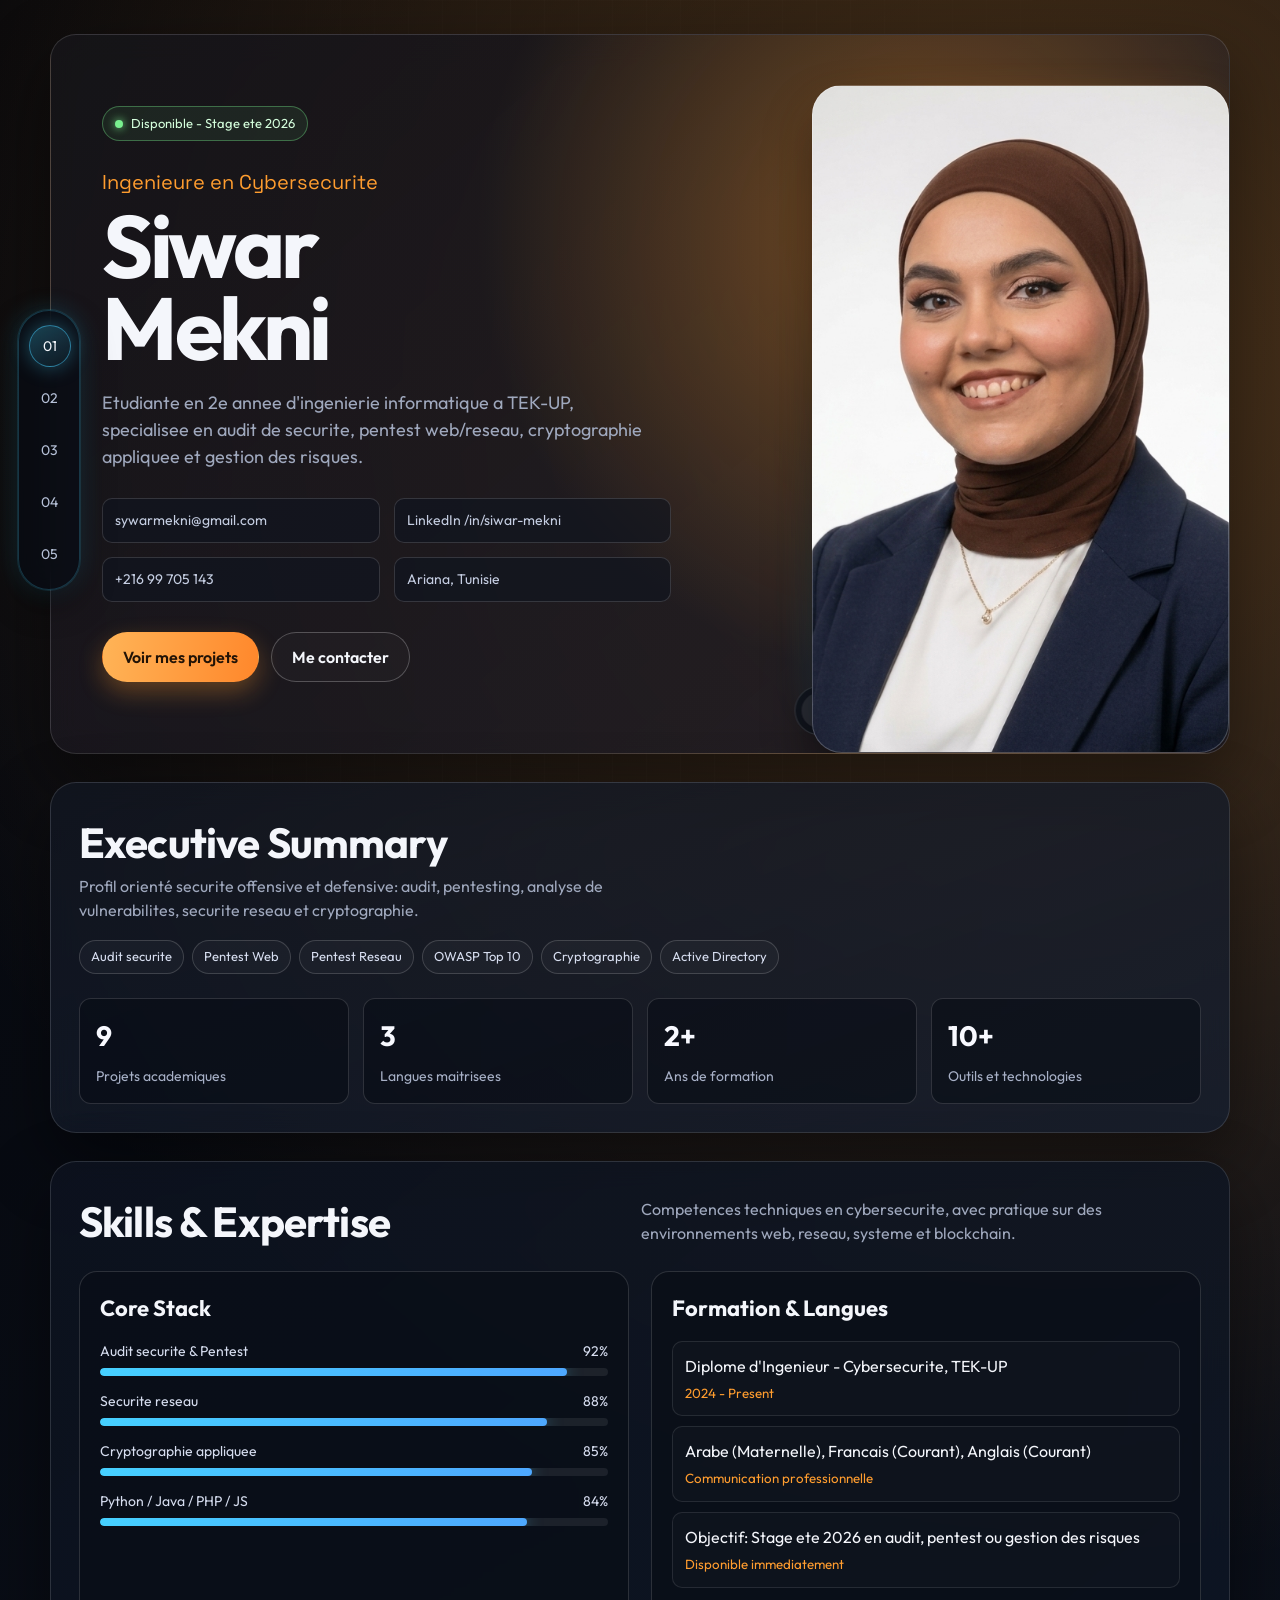
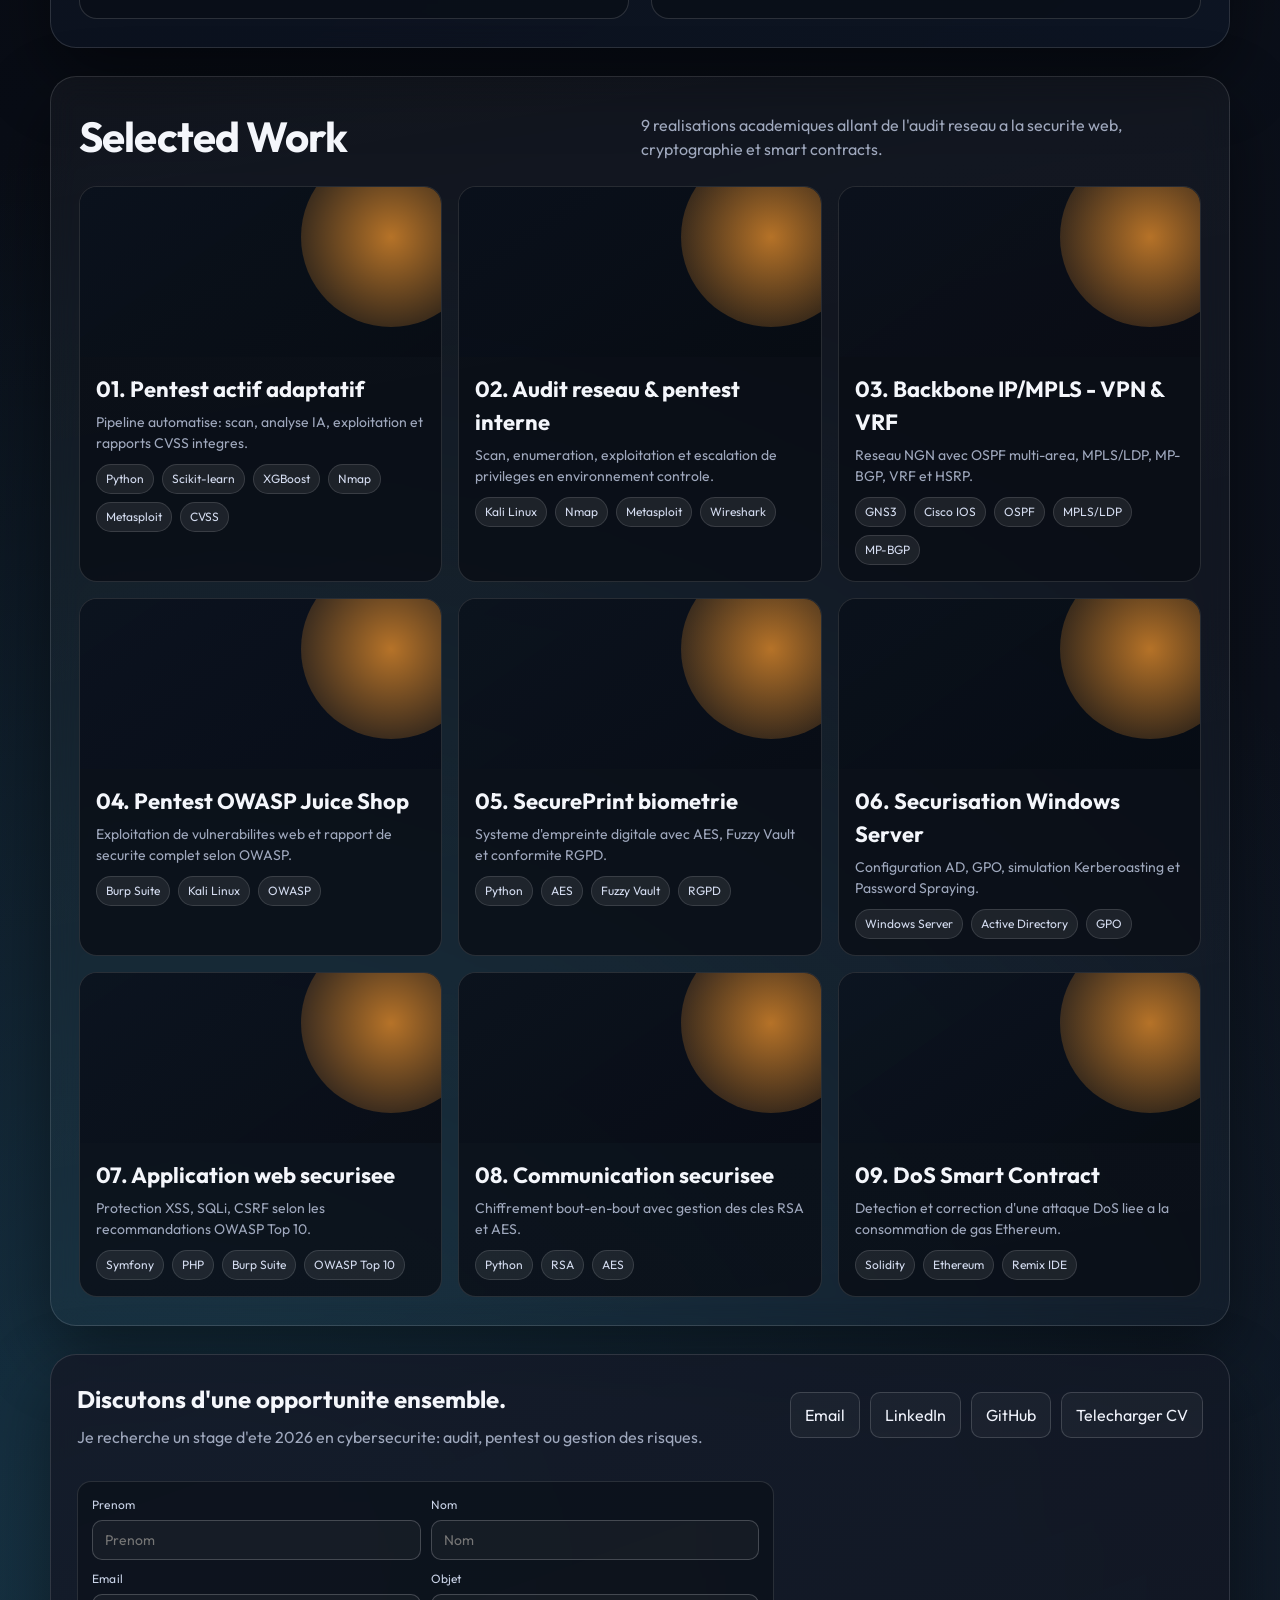
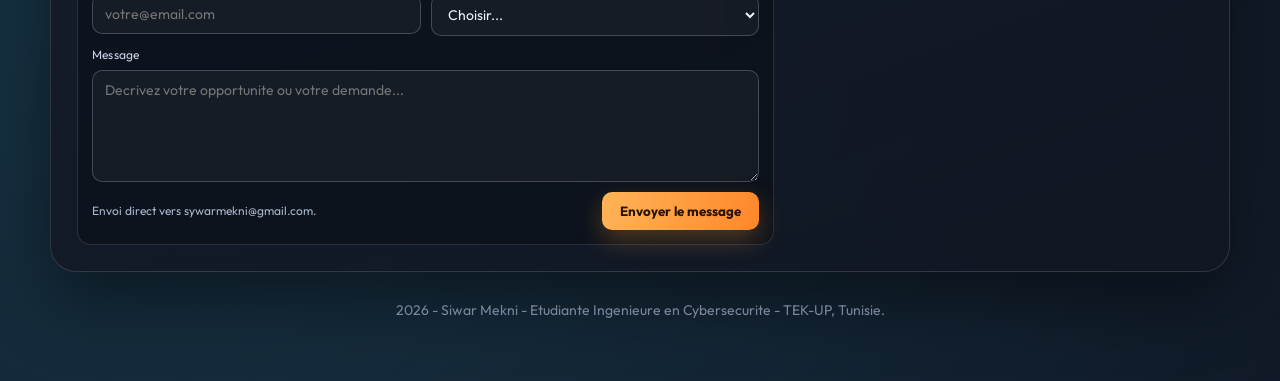
==== index.html @ 5f9e9f4c "Rename portfolio_modern_v1.html to index.html" ====
<!DOCTYPE html>
<html lang="fr">
<head>
  <meta charset="UTF-8">
  <meta name="viewport" content="width=device-width, initial-scale=1.0">
  <title>Portfolio Pro | Siwar</title>
  <link rel="preconnect" href="https://fonts.googleapis.com">
  <link rel="preconnect" href="https://fonts.gstatic.com" crossorigin>
  <link href="https://fonts.googleapis.com/css2?family=Outfit:wght@300;400;500;600;700;800&family=Space+Grotesk:wght@400;500;700&display=swap" rel="stylesheet">
  <style>
    :root {
      --bg-0: #06070b;
      --bg-1: #0d111b;
      --bg-2: #161c2b;
      --glass: rgba(18, 24, 37, 0.66);
      --glass-2: rgba(22, 30, 46, 0.82);
      --line: rgba(255, 255, 255, 0.13);
      --text: #f4f6fb;
      --muted: #9fa8bd;
      --accent: #ff9d2f;
      --accent-2: #46d0ff;
      --ok: #79f08f;
      --shadow: 0 28px 70px rgba(0, 0, 0, 0.45);
      --radius-xl: 26px;
      --radius-lg: 18px;
      --radius-md: 12px;
    }

    * {
      margin: 0;
      padding: 0;
      box-sizing: border-box;
    }

    html {
      scroll-behavior: smooth;
    }

    body {
      font-family: 'Outfit', sans-serif;
      background: radial-gradient(circle at 82% 10%, rgba(255, 157, 47, 0.28), transparent 36%),
        radial-gradient(circle at 12% 88%, rgba(70, 208, 255, 0.18), transparent 42%),
        linear-gradient(150deg, var(--bg-0) 0%, #090d16 40%, #0f1522 100%);
      color: var(--text);
      min-height: 100vh;
      line-height: 1.5;
      overflow-x: hidden;
      padding: 34px 24px 60px;
      position: relative;
    }

    body::before {
      content: "";
      position: fixed;
      inset: 0;
      pointer-events: none;
      z-index: 0;
      background-image: linear-gradient(rgba(255, 255, 255, 0.015) 1px, transparent 1px),
        linear-gradient(90deg, rgba(255, 255, 255, 0.015) 1px, transparent 1px);
      background-size: 34px 34px;
      mask-image: radial-gradient(circle at center, black 45%, transparent 95%);
    }

    .layout {
      max-width: 1180px;
      margin: 0 auto;
      position: relative;
      z-index: 1;
    }

    .dock {
      position: fixed;
      top: 50%;
      left: 18px;
      transform: translateY(-50%);
      width: 62px;
      padding: 14px 10px;
      border-radius: 999px;
      background: rgba(8, 12, 20, 0.72);
      border: 1px solid rgba(70, 208, 255, 0.22);
      box-shadow: 0 0 0 1px rgba(70, 208, 255, 0.12), 0 14px 34px rgba(0, 0, 0, 0.45), 0 0 26px rgba(70, 208, 255, 0.2);
      backdrop-filter: blur(14px);
      z-index: 5;
    }

    .dock ul {
      list-style: none;
      display: grid;
      gap: 10px;
    }

    .dock a {
      display: grid;
      place-items: center;
      width: 42px;
      height: 42px;
      border-radius: 50%;
      color: #b6c1d7;
      border: 1px solid transparent;
      text-decoration: none;
      font-size: 14px;
      letter-spacing: 0.02em;
      transition: 0.25s ease;
    }

    .dock a:hover,
    .dock a.active {
      background: linear-gradient(150deg, rgba(70, 208, 255, 0.28), rgba(70, 208, 255, 0.06));
      border-color: rgba(70, 208, 255, 0.5);
      color: var(--text);
      box-shadow: 0 0 20px rgba(70, 208, 255, 0.35);
    }

    .panel {
      background: linear-gradient(170deg, rgba(255, 255, 255, 0.04), rgba(255, 255, 255, 0.015));
      border: 1px solid var(--line);
      border-radius: var(--radius-xl);
      box-shadow: var(--shadow);
      backdrop-filter: blur(14px);
      overflow: hidden;
      margin-bottom: 28px;
      position: relative;
    }

    .hero {
      min-height: min(720px, 88vh);
      display: grid;
      grid-template-columns: 1.15fr 0.85fr;
      gap: 10px;
      background: radial-gradient(circle at 74% 28%, rgba(255, 157, 47, 0.42), rgba(255, 157, 47, 0.04) 44%),
        linear-gradient(140deg, rgba(10, 14, 24, 0.86), rgba(22, 24, 40, 0.75));
    }

    .hero-copy {
      padding: clamp(28px, 4vw, 56px);
      display: flex;
      flex-direction: column;
      justify-content: center;
      animation: rise 0.75s ease both;
    }

    .state {
      display: inline-flex;
      align-items: center;
      gap: 8px;
      width: fit-content;
      border: 1px solid rgba(121, 240, 143, 0.36);
      color: #d5ffdd;
      background: rgba(121, 240, 143, 0.08);
      border-radius: 999px;
      padding: 7px 12px;
      font-size: 13px;
      margin-bottom: 26px;
    }

    .dot {
      width: 8px;
      height: 8px;
      border-radius: 50%;
      background: var(--ok);
      box-shadow: 0 0 8px var(--ok);
    }

    .role {
      color: var(--accent);
      font-size: 20px;
      font-family: 'Space Grotesk', sans-serif;
      margin-bottom: 8px;
    }

    h1 {
      font-size: clamp(48px, 8vw, 88px);
      line-height: 0.93;
      letter-spacing: -0.04em;
      margin-bottom: 20px;
    }

    .intro {
      max-width: 540px;
      color: var(--muted);
      font-size: 18px;
      margin-bottom: 28px;
    }

    .meta {
      display: grid;
      grid-template-columns: repeat(2, minmax(180px, 1fr));
      gap: 14px;
      margin-bottom: 30px;
    }

    .meta-item {
      padding: 11px 12px;
      border-radius: 10px;
      border: 1px solid rgba(255, 255, 255, 0.14);
      background: rgba(16, 20, 32, 0.65);
      color: #c5cee2;
      font-size: 14px;
    }

    .hero-actions {
      display: flex;
      flex-wrap: wrap;
      gap: 12px;
    }

    .btn {
      appearance: none;
      border: 1px solid transparent;
      border-radius: 999px;
      padding: 12px 20px;
      color: var(--text);
      text-decoration: none;
      font-weight: 600;
      transition: transform 0.2s ease, box-shadow 0.2s ease, border-color 0.2s ease;
    }

    .btn:hover {
      transform: translateY(-2px);
    }

    .btn-primary {
      background: linear-gradient(100deg, #ffb457, #ff872b);
      color: #221306;
      box-shadow: 0 10px 24px rgba(255, 157, 47, 0.32);
    }

    .btn-secondary {
      border-color: rgba(255, 255, 255, 0.24);
      background: rgba(255, 255, 255, 0.02);
    }

    .hero-visual {
      position: relative;
      isolation: isolate;
      min-height: 430px;
    }

    .hero-visual::before {
      content: "";
      position: absolute;
      inset: 8% 0 4% 14%;
      border-radius: 38px;
      background: radial-gradient(circle at 65% 18%, rgba(255, 166, 73, 0.3), rgba(255, 139, 51, 0.05) 44%, transparent 74%),
        radial-gradient(circle at 25% 88%, rgba(70, 208, 255, 0.14), rgba(70, 208, 255, 0.02) 38%, transparent 66%);
      filter: blur(14px);
      z-index: -1;
      animation: pulse 5.5s ease-in-out infinite;
    }

    .hero-figure {
      position: absolute;
      inset: 7% 0 0 16%;
      border-radius: 30px;
      background: url('image.png') center 16% / cover no-repeat;
      border: 1px solid rgba(255, 255, 255, 0.22);
      display: grid;
      place-items: center;
      overflow: hidden;
      z-index: 1;
      box-shadow: 0 26px 48px rgba(0, 0, 0, 0.45);
    }

    .hero-figure::before {
      content: none;
    }

    .hero-figure::after {
      content: none;
    }

    .quick-nav {
      position: absolute;
      left: 50%;
      transform: translateX(-50%);
      bottom: 18px;
      background: rgba(13, 18, 29, 0.72);
      border: 1px solid rgba(255, 255, 255, 0.16);
      backdrop-filter: blur(10px);
      border-radius: 999px;
      padding: 6px;
      display: flex;
      gap: 4px;
    }

    .quick-nav a {
      color: #bfc8d9;
      text-decoration: none;
      padding: 8px 13px;
      border-radius: 999px;
      font-size: 13px;
      transition: 0.2s ease;
    }

    .quick-nav a:hover,
    .quick-nav a.active {
      background: rgba(255, 255, 255, 0.1);
      color: #fff;
    }

    .summary {
      padding: 28px;
      background: linear-gradient(160deg, var(--glass), var(--glass-2));
    }

    .section-head {
      display: flex;
      justify-content: space-between;
      align-items: center;
      margin-bottom: 18px;
      gap: 20px;
    }

    .section-head h2 {
      font-size: clamp(28px, 4.2vw, 42px);
      letter-spacing: -0.02em;
    }

    .section-head p {
      color: var(--muted);
      max-width: 560px;
    }

    .chips {
      display: flex;
      flex-wrap: wrap;
      gap: 8px;
      margin-bottom: 24px;
    }

    .chip {
      border-radius: 999px;
      border: 1px solid rgba(255, 255, 255, 0.16);
      background: rgba(255, 255, 255, 0.03);
      color: #d7def0;
      padding: 6px 11px;
      font-size: 13px;
    }

    .stats {
      display: grid;
      grid-template-columns: repeat(4, minmax(130px, 1fr));
      gap: 14px;
    }

    .stat {
      border-radius: var(--radius-md);
      border: 1px solid rgba(255, 255, 255, 0.14);
      padding: 16px;
      background: rgba(6, 10, 17, 0.48);
    }

    .stat strong {
      display: block;
      font-size: 28px;
      margin-bottom: 6px;
      color: #f8f9ff;
    }

    .stat span {
      color: #a7b0c6;
      font-size: 14px;
    }

    .skills {
      padding: 28px;
      background: linear-gradient(140deg, rgba(13, 19, 32, 0.82), rgba(14, 23, 38, 0.74));
    }

    .skills-grid {
      display: grid;
      grid-template-columns: 1fr 1fr;
      gap: 22px;
    }

    .skills-list,
    .edu-list {
      border-radius: var(--radius-lg);
      border: 1px solid rgba(255, 255, 255, 0.14);
      background: rgba(9, 14, 23, 0.68);
      padding: 20px;
    }

    .skills-list h3,
    .edu-list h3 {
      font-size: 22px;
      margin-bottom: 16px;
    }

    .skill {
      margin-bottom: 15px;
    }

    .skill-row {
      display: flex;
      justify-content: space-between;
      color: #d6ddef;
      font-size: 14px;
      margin-bottom: 6px;
    }

    .bar {
      height: 8px;
      border-radius: 999px;
      background: rgba(255, 255, 255, 0.08);
      overflow: hidden;
    }

    .bar > i {
      display: block;
      height: 100%;
      border-radius: inherit;
      background: linear-gradient(90deg, var(--accent-2), #4ea8ff);
      box-shadow: 0 0 16px rgba(70, 208, 255, 0.52);
      transform-origin: left;
      animation: grow 1.2s ease;
    }

    .edu-item {
      padding: 12px;
      border: 1px solid rgba(255, 255, 255, 0.1);
      border-radius: 10px;
      margin-bottom: 10px;
      background: rgba(255, 255, 255, 0.02);
    }

    .edu-item small {
      color: var(--accent);
      display: block;
      margin-top: 6px;
    }

    .projects {
      padding: 28px;
    }

    .project-grid {
      display: grid;
      grid-template-columns: repeat(3, minmax(220px, 1fr));
      gap: 16px;
    }

    .project {
      border-radius: var(--radius-lg);
      border: 1px solid rgba(255, 255, 255, 0.12);
      overflow: hidden;
      background: rgba(9, 13, 21, 0.78);
      transition: 0.22s ease;
    }

    .project:hover {
      transform: translateY(-5px);
      border-color: rgba(255, 157, 47, 0.58);
      box-shadow: 0 20px 36px rgba(0, 0, 0, 0.38);
    }

    .project-media {
      height: 170px;
      background: linear-gradient(145deg, #171e2f, #0e131f);
      position: relative;
      overflow: hidden;
    }

    .project-media.p1 {
      background: linear-gradient(145deg, rgba(11, 18, 30, 0.85), rgba(8, 13, 21, 0.88)),
        url('https://images.unsplash.com/photo-1518770660439-4636190af475?auto=format&fit=crop&w=1200&q=80') center / cover;
    }

    .project-media.p2 {
      background: linear-gradient(145deg, rgba(10, 17, 29, 0.84), rgba(7, 12, 19, 0.88)),
        url('https://images.unsplash.com/photo-1510511459019-5dda7724fd87?auto=format&fit=crop&w=1200&q=80') center / cover;
    }

    .project-media.p3 {
      background: linear-gradient(145deg, rgba(12, 18, 30, 0.84), rgba(9, 12, 20, 0.9)),
        url('https://images.unsplash.com/photo-1526374965328-7f61d4dc18c5?auto=format&fit=crop&w=1200&q=80') center / cover;
    }

    .project-media.p4 {
      background: linear-gradient(145deg, rgba(12, 20, 32, 0.86), rgba(8, 14, 24, 0.9)),
        url('https://images.unsplash.com/photo-1563206767-5b18f218e8de?auto=format&fit=crop&w=1200&q=80') center / cover;
    }

    .project-media.p5 {
      background: linear-gradient(145deg, rgba(12, 20, 31, 0.82), rgba(8, 13, 22, 0.92)),
        url('https://images.unsplash.com/photo-1614064548237-096f735f344f?auto=format&fit=crop&w=1200&q=80') center / cover;
    }

    .project-media.p6 {
      background: linear-gradient(145deg, rgba(11, 18, 28, 0.84), rgba(6, 12, 20, 0.9)),
        url('https://images.unsplash.com/photo-1558494949-ef010cbdcc31?auto=format&fit=crop&w=1200&q=80') center / cover;
    }

    .project-media.p7 {
      background: linear-gradient(145deg, rgba(12, 20, 33, 0.86), rgba(9, 14, 22, 0.92)),
        url('https://images.unsplash.com/photo-1498050108023-c5249f4df085?auto=format&fit=crop&w=1200&q=80') center / cover;
    }

    .project-media.p8 {
      background: linear-gradient(145deg, rgba(12, 19, 30, 0.86), rgba(8, 12, 21, 0.91)),
        url('https://images.unsplash.com/photo-1555949963-aa79dcee981c?auto=format&fit=crop&w=1200&q=80') center / cover;
    }

    .project-media.p9 {
      background: linear-gradient(145deg, rgba(13, 21, 34, 0.84), rgba(7, 13, 20, 0.92)),
        url('https://images.unsplash.com/photo-1639322537228-f710d846310a?auto=format&fit=crop&w=1200&q=80') center / cover;
    }

    .project-media::before {
      content: "";
      position: absolute;
      width: 180px;
      height: 180px;
      border-radius: 50%;
      background: radial-gradient(circle, rgba(255, 157, 47, 0.7), rgba(255, 157, 47, 0));
      top: -40px;
      right: -40px;
    }

    .project-body {
      padding: 16px;
    }

    .project-body h3 {
      margin-bottom: 6px;
      font-size: 22px;
    }

    .project-body p {
      color: var(--muted);
      margin-bottom: 10px;
      font-size: 14px;
    }

    .tags {
      display: flex;
      flex-wrap: wrap;
      gap: 8px;
    }

    .tags span {
      padding: 5px 9px;
      border-radius: 999px;
      background: rgba(255, 255, 255, 0.08);
      border: 1px solid rgba(255, 255, 255, 0.12);
      font-size: 12px;
      color: #d4dcf0;
    }

    .contact {
      padding: 26px;
      background: linear-gradient(160deg, rgba(20, 26, 40, 0.9), rgba(17, 22, 34, 0.85));
      display: grid;
      grid-template-columns: 1fr auto;
      gap: 16px;
      align-items: center;
    }

    .contact p {
      color: var(--muted);
      font-size: 16px;
      margin-top: 8px;
    }

    .contact-links {
      display: flex;
      gap: 10px;
      flex-wrap: wrap;
      justify-content: flex-end;
    }

    .contact-links a {
      text-decoration: none;
      border-radius: 10px;
      padding: 10px 14px;
      color: #f0f3fc;
      border: 1px solid rgba(255, 255, 255, 0.16);
      background: rgba(255, 255, 255, 0.04);
      transition: 0.2s ease;
    }

    .contact-links a:hover {
      border-color: rgba(255, 157, 47, 0.6);
      color: #ffd8a9;
    }

    .contact-form {
      margin-top: 16px;
      border: 1px solid rgba(255, 255, 255, 0.12);
      border-radius: 14px;
      background: rgba(10, 15, 24, 0.62);
      padding: 14px;
      display: grid;
      grid-template-columns: repeat(2, minmax(160px, 1fr));
      gap: 10px;
    }

    .field {
      display: flex;
      flex-direction: column;
      gap: 6px;
    }

    .field label {
      font-size: 12px;
      color: #c9d3e7;
      letter-spacing: 0.02em;
    }

    .field input,
    .field textarea,
    .field select {
      background: rgba(255, 255, 255, 0.04);
      border: 1px solid rgba(255, 255, 255, 0.2);
      border-radius: 10px;
      color: #eef2fc;
      padding: 10px 12px;
      font-family: 'Outfit', sans-serif;
      font-size: 14px;
      outline: none;
    }

    .field input:focus,
    .field textarea:focus,
    .field select:focus {
      border-color: rgba(255, 157, 47, 0.7);
      box-shadow: 0 0 0 2px rgba(255, 157, 47, 0.16);
    }

    .field textarea {
      resize: vertical;
      min-height: 112px;
    }

    .field.full {
      grid-column: 1 / -1;
    }

    .form-submit {
      grid-column: 1 / -1;
      display: flex;
      align-items: center;
      justify-content: space-between;
      gap: 10px;
      flex-wrap: wrap;
    }

    .form-note {
      color: #a8b5cf;
      font-size: 12px;
    }

    .send-btn {
      border: 0;
      border-radius: 10px;
      padding: 11px 18px;
      font-family: 'Outfit', sans-serif;
      font-weight: 700;
      cursor: pointer;
      color: #251303;
      background: linear-gradient(100deg, #ffb457, #ff872b);
      box-shadow: 0 10px 24px rgba(255, 157, 47, 0.28);
    }

    .send-btn:hover {
      transform: translateY(-1px);
    }

    footer {
      text-align: center;
      color: #93a0bc;
      font-size: 14px;
      margin-top: 14px;
    }

    .reveal {
      opacity: 0;
      transform: translateY(18px);
      transition: opacity 0.6s ease, transform 0.6s ease;
    }

    .reveal.on {
      opacity: 1;
      transform: translateY(0);
    }

    @keyframes rise {
      from {
        opacity: 0;
        transform: translateY(12px);
      }
      to {
        opacity: 1;
        transform: translateY(0);
      }
    }

    @keyframes pulse {
      0%,
      100% {
        transform: scale(1);
      }
      50% {
        transform: scale(1.03);
      }
    }

    @keyframes grow {
      from {
        transform: scaleX(0.2);
      }
      to {
        transform: scaleX(1);
      }
    }

    @media (max-width: 1024px) {
      body {
        padding-left: 14px;
        padding-right: 14px;
      }

      .dock {
        display: none;
      }

      .hero {
        grid-template-columns: 1fr;
      }

      .hero-visual {
        min-height: 290px;
      }

      .hero-figure {
        inset: 8% 10% 12% 10%;
      }

      .stats {
        grid-template-columns: repeat(2, minmax(130px, 1fr));
      }

      .skills-grid {
        grid-template-columns: 1fr;
      }

      .project-grid {
        grid-template-columns: repeat(2, minmax(220px, 1fr));
      }
    }

    @media (max-width: 640px) {
      h1 {
        font-size: clamp(40px, 17vw, 64px);
      }

      .meta {
        grid-template-columns: 1fr;
      }

      .quick-nav {
        width: calc(100% - 24px);
        justify-content: space-between;
      }

      .quick-nav a {
        padding: 8px 9px;
        font-size: 12px;
      }

      .contact {
        grid-template-columns: 1fr;
      }

      .contact-links {
        justify-content: flex-start;
      }

      .contact-form {
        grid-template-columns: 1fr;
      }

      .project-grid {
        grid-template-columns: 1fr;
      }
    }
  </style>
</head>
<body>
  <aside class="dock" aria-label="Navigation rapide">
    <ul>
      <li><a href="#home" class="active">01</a></li>
      <li><a href="#summary">02</a></li>
      <li><a href="#skills">03</a></li>
      <li><a href="#projects">04</a></li>
      <li><a href="#contact">05</a></li>
    </ul>
  </aside>

  <main class="layout">
    <section class="panel hero" id="home">
      <div class="hero-copy">
        <span class="state"><i class="dot"></i>Disponible - Stage ete 2026</span>
        <p class="role">Ingenieure en Cybersecurite</p>
        <h1>Siwar<br>Mekni</h1>
        <p class="intro">Etudiante en 2e annee d'ingenierie informatique a TEK-UP, specialisee en audit de securite, pentest web/reseau, cryptographie appliquee et gestion des risques.</p>
        <div class="meta">
          <div class="meta-item">sywarmekni@gmail.com</div>
          <div class="meta-item">LinkedIn /in/siwar-mekni</div>
          <div class="meta-item">+216 99 705 143</div>
          <div class="meta-item">Ariana, Tunisie</div>
        </div>
        <div class="hero-actions">
          <a class="btn btn-primary" href="#projects">Voir mes projets</a>
          <a class="btn btn-secondary" href="#contact">Me contacter</a>
        </div>
      </div>
      <div class="hero-visual">
        <div class="hero-figure"></div>
        <nav class="quick-nav" aria-label="Sections">
          <a href="#home" class="active">Accueil</a>
          <a href="#summary">Summary</a>
          <a href="#skills">Skills</a>
          <a href="#projects">Projets</a>
          <a href="#contact">Contact</a>
        </nav>
      </div>
    </section>

    <section class="panel summary reveal" id="summary">
      <header class="section-head">
        <div>
          <h2>Executive Summary</h2>
          <p>Profil orienté securite offensive et defensive: audit, pentesting, analyse de vulnerabilites, securite reseau et cryptographie.</p>
        </div>
      </header>
      <div class="chips">
        <span class="chip">Audit securite</span>
        <span class="chip">Pentest Web</span>
        <span class="chip">Pentest Reseau</span>
        <span class="chip">OWASP Top 10</span>
        <span class="chip">Cryptographie</span>
        <span class="chip">Active Directory</span>
      </div>
      <div class="stats">
        <article class="stat">
          <strong>9</strong>
          <span>Projets academiques</span>
        </article>
        <article class="stat">
          <strong>3</strong>
          <span>Langues maitrisees</span>
        </article>
        <article class="stat">
          <strong>2+</strong>
          <span>Ans de formation</span>
        </article>
        <article class="stat">
          <strong>10+</strong>
          <span>Outils et technologies</span>
        </article>
      </div>
    </section>

    <section class="panel skills reveal" id="skills">
      <header class="section-head">
        <h2>Skills & Expertise</h2>
        <p>Competences techniques en cybersecurite, avec pratique sur des environnements web, reseau, systeme et blockchain.</p>
      </header>
      <div class="skills-grid">
        <article class="skills-list">
          <h3>Core Stack</h3>
          <div class="skill">
            <div class="skill-row"><span>Audit securite & Pentest</span><span>92%</span></div>
            <div class="bar"><i style="width:92%"></i></div>
          </div>
          <div class="skill">
            <div class="skill-row"><span>Securite reseau</span><span>88%</span></div>
            <div class="bar"><i style="width:88%"></i></div>
          </div>
          <div class="skill">
            <div class="skill-row"><span>Cryptographie appliquee</span><span>85%</span></div>
            <div class="bar"><i style="width:85%"></i></div>
          </div>
          <div class="skill">
            <div class="skill-row"><span>Python / Java / PHP / JS</span><span>84%</span></div>
            <div class="bar"><i style="width:84%"></i></div>
          </div>
        </article>

        <article class="edu-list">
          <h3>Formation & Langues</h3>
          <div class="edu-item">
            Diplome d'Ingenieur - Cybersecurite, TEK-UP
            <small>2024 - Present</small>
          </div>
          <div class="edu-item">
            Arabe (Maternelle), Francais (Courant), Anglais (Courant)
            <small>Communication professionnelle</small>
          </div>
          <div class="edu-item">
            Objectif: Stage ete 2026 en audit, pentest ou gestion des risques
            <small>Disponible immediatement</small>
          </div>
        </article>
      </div>
    </section>

    <section class="panel projects reveal" id="projects">
      <header class="section-head">
        <h2>Selected Work</h2>
        <p>9 realisations academiques allant de l'audit reseau a la securite web, cryptographie et smart contracts.</p>
      </header>
      <div class="project-grid">
        <article class="project">
          <div class="project-media p1"></div>
          <div class="project-body">
            <h3>01. Pentest actif adaptatif</h3>
            <p>Pipeline automatise: scan, analyse IA, exploitation et rapports CVSS integres.</p>
            <div class="tags"><span>Python</span><span>Scikit-learn</span><span>XGBoost</span><span>Nmap</span><span>Metasploit</span><span>CVSS</span></div>
          </div>
        </article>
        <article class="project">
          <div class="project-media p2"></div>
          <div class="project-body">
            <h3>02. Audit reseau & pentest interne</h3>
            <p>Scan, enumeration, exploitation et escalation de privileges en environnement controle.</p>
            <div class="tags"><span>Kali Linux</span><span>Nmap</span><span>Metasploit</span><span>Wireshark</span></div>
          </div>
        </article>
        <article class="project">
          <div class="project-media p3"></div>
          <div class="project-body">
            <h3>03. Backbone IP/MPLS - VPN & VRF</h3>
            <p>Reseau NGN avec OSPF multi-area, MPLS/LDP, MP-BGP, VRF et HSRP.</p>
            <div class="tags"><span>GNS3</span><span>Cisco IOS</span><span>OSPF</span><span>MPLS/LDP</span><span>MP-BGP</span></div>
          </div>
        </article>
        <article class="project">
          <div class="project-media p4"></div>
          <div class="project-body">
            <h3>04. Pentest OWASP Juice Shop</h3>
            <p>Exploitation de vulnerabilites web et rapport de securite complet selon OWASP.</p>
            <div class="tags"><span>Burp Suite</span><span>Kali Linux</span><span>OWASP</span></div>
          </div>
        </article>
        <article class="project">
          <div class="project-media p5"></div>
          <div class="project-body">
            <h3>05. SecurePrint biometrie</h3>
            <p>Systeme d'empreinte digitale avec AES, Fuzzy Vault et conformite RGPD.</p>
            <div class="tags"><span>Python</span><span>AES</span><span>Fuzzy Vault</span><span>RGPD</span></div>
          </div>
        </article>
        <article class="project">
          <div class="project-media p6"></div>
          <div class="project-body">
            <h3>06. Securisation Windows Server</h3>
            <p>Configuration AD, GPO, simulation Kerberoasting et Password Spraying.</p>
            <div class="tags"><span>Windows Server</span><span>Active Directory</span><span>GPO</span></div>
          </div>
        </article>
        <article class="project">
          <div class="project-media p7"></div>
          <div class="project-body">
            <h3>07. Application web securisee</h3>
            <p>Protection XSS, SQLi, CSRF selon les recommandations OWASP Top 10.</p>
            <div class="tags"><span>Symfony</span><span>PHP</span><span>Burp Suite</span><span>OWASP Top 10</span></div>
          </div>
        </article>
        <article class="project">
          <div class="project-media p8"></div>
          <div class="project-body">
            <h3>08. Communication securisee</h3>
            <p>Chiffrement bout-en-bout avec gestion des cles RSA et AES.</p>
            <div class="tags"><span>Python</span><span>RSA</span><span>AES</span></div>
          </div>
        </article>
        <article class="project">
          <div class="project-media p9"></div>
          <div class="project-body">
            <h3>09. DoS Smart Contract</h3>
            <p>Detection et correction d'une attaque DoS liee a la consommation de gas Ethereum.</p>
            <div class="tags"><span>Solidity</span><span>Ethereum</span><span>Remix IDE</span></div>
          </div>
        </article>
      </div>
    </section>

    <section class="panel contact reveal" id="contact">
      <div>
        <h2>Discutons d'une opportunite ensemble.</h2>
        <p>Je recherche un stage d'ete 2026 en cybersecurite: audit, pentest ou gestion des risques.</p>
      </div>
      <div class="contact-links">
        <a href="mailto:sywarmekni@gmail.com">Email</a>
        <a href="https://linkedin.com/in/siwar-mekni" target="_blank" rel="noopener">LinkedIn</a>
        <a href="https://github.com/meknisiwar" target="_blank" rel="noopener">GitHub</a>
        <a href="Cv.pdf" download="Cv.pdf">Telecharger CV</a>
      </div>
      <form class="contact-form" action="https://formsubmit.co/sywarmekni@gmail.com" method="POST">
        <input type="hidden" name="_subject" value="Nouveau message portfolio - Siwar Mekni">
        <input type="hidden" name="_captcha" value="false">
        <input type="hidden" name="_template" value="table">
        <div class="field">
          <label for="firstName">Prenom</label>
          <input id="firstName" name="Prenom" type="text" placeholder="Prenom" required>
        </div>
        <div class="field">
          <label for="lastName">Nom</label>
          <input id="lastName" name="Nom" type="text" placeholder="Nom" required>
        </div>
        <div class="field">
          <label for="email">Email</label>
          <input id="email" name="Email" type="email" placeholder="votre@email.com" required>
        </div>
        <div class="field">
          <label for="subject">Objet</label>
          <select id="subject" name="Objet" required>
            <option value="">Choisir...</option>
            <option>Proposition de stage</option>
            <option>Collaboration</option>
            <option>Information</option>
            <option>Autre</option>
          </select>
        </div>
        <div class="field full">
          <label for="message">Message</label>
          <textarea id="message" name="Message" placeholder="Decrivez votre opportunite ou votre demande..." required></textarea>
        </div>
        <div class="form-submit">
          <span class="form-note">Envoi direct vers sywarmekni@gmail.com.</span>
          <button class="send-btn" type="submit">Envoyer le message</button>
        </div>
      </form>
    </section>

    <footer>
      <p>2026 - Siwar Mekni - Etudiante Ingenieure en Cybersecurite - TEK-UP, Tunisie.</p>
    </footer>
  </main>

  <script>
    const links = [...document.querySelectorAll('.dock a, .quick-nav a')];
    const sections = [...document.querySelectorAll('main section[id]')];
    const revealItems = [...document.querySelectorAll('.reveal')];

    const setActive = () => {
      const middle = window.scrollY + window.innerHeight * 0.35;
      const current = sections.findLast((section) => middle >= section.offsetTop) || sections[0];
      links.forEach((link) => {
        const isCurrent = link.getAttribute('href') === '#' + current.id;
        link.classList.toggle('active', isCurrent);
      });
    };

    const observer = new IntersectionObserver((entries) => {
      entries.forEach((entry) => {
        if (entry.isIntersecting) {
          entry.target.classList.add('on');
        }
      });
    }, { threshold: 0.15 });

    revealItems.forEach((item) => observer.observe(item));
    window.addEventListener('scroll', setActive, { passive: true });
    setActive();
  </script>
</body>
</html>
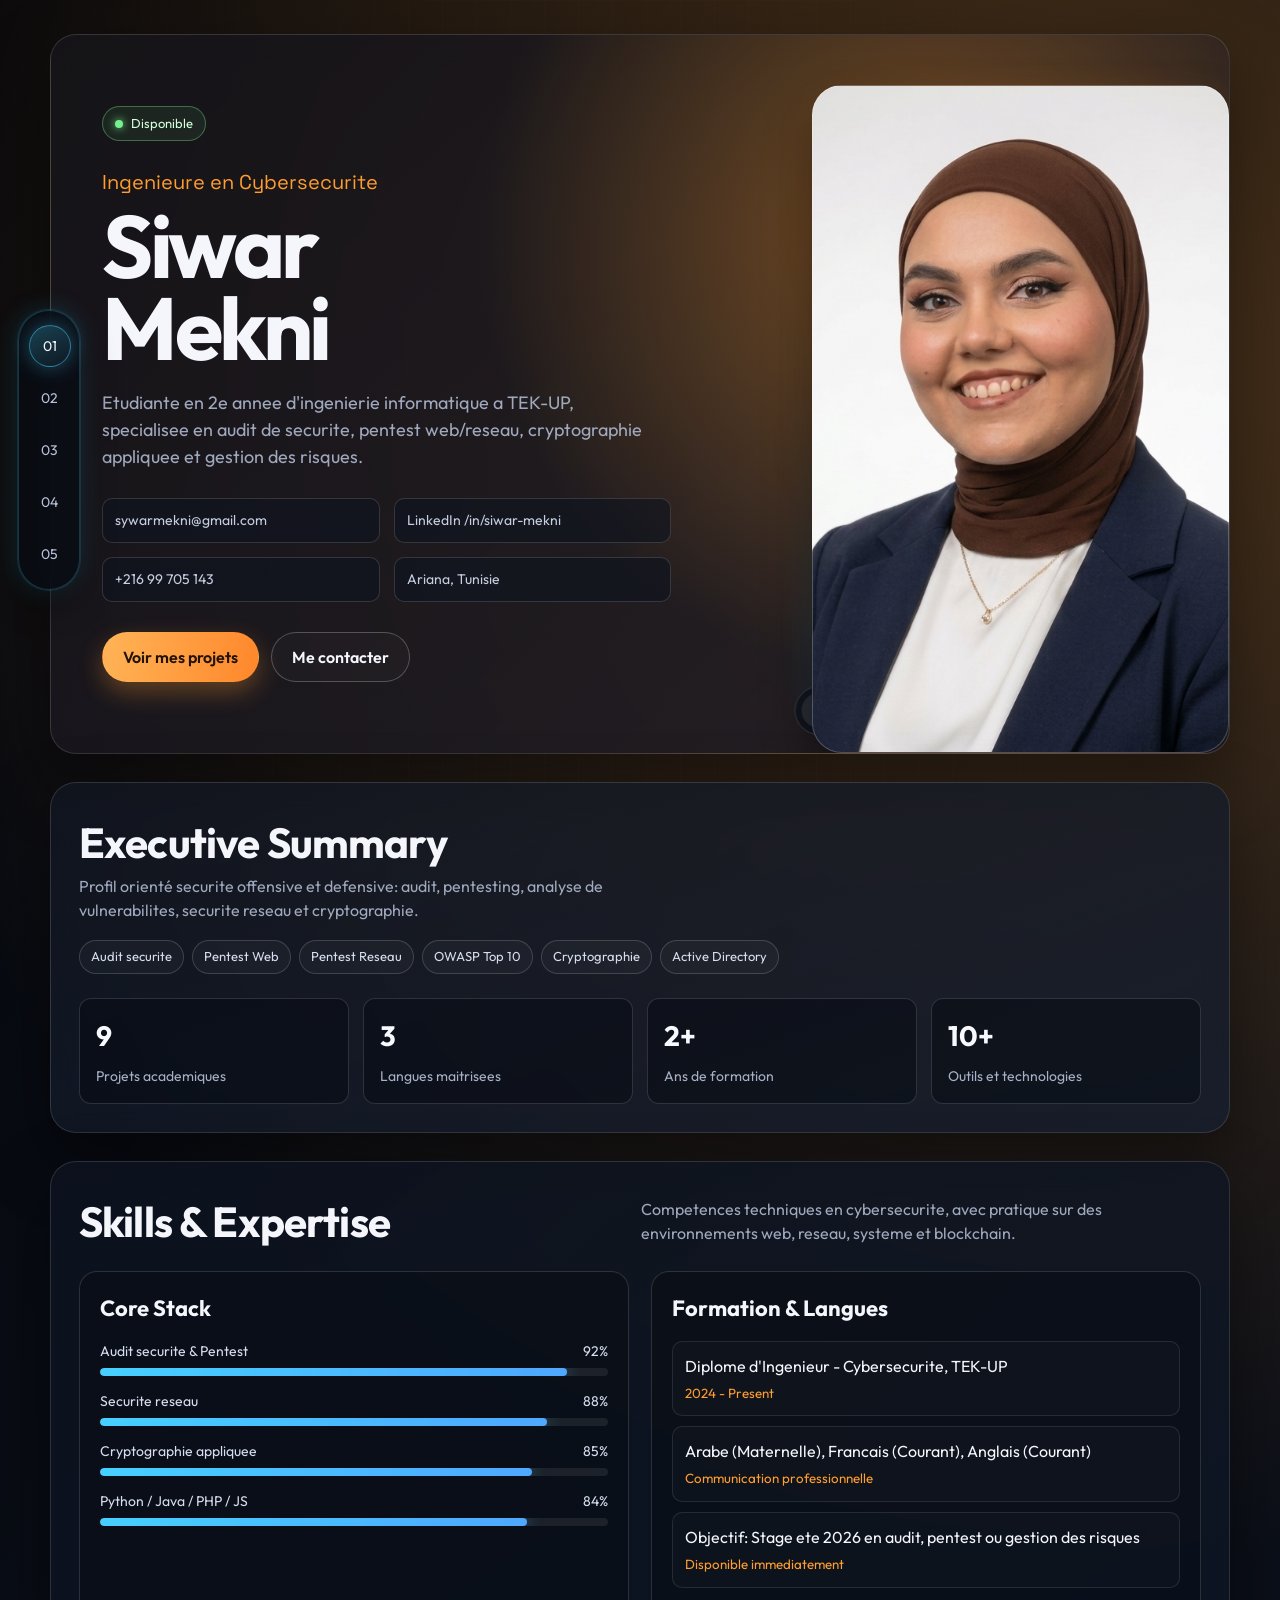
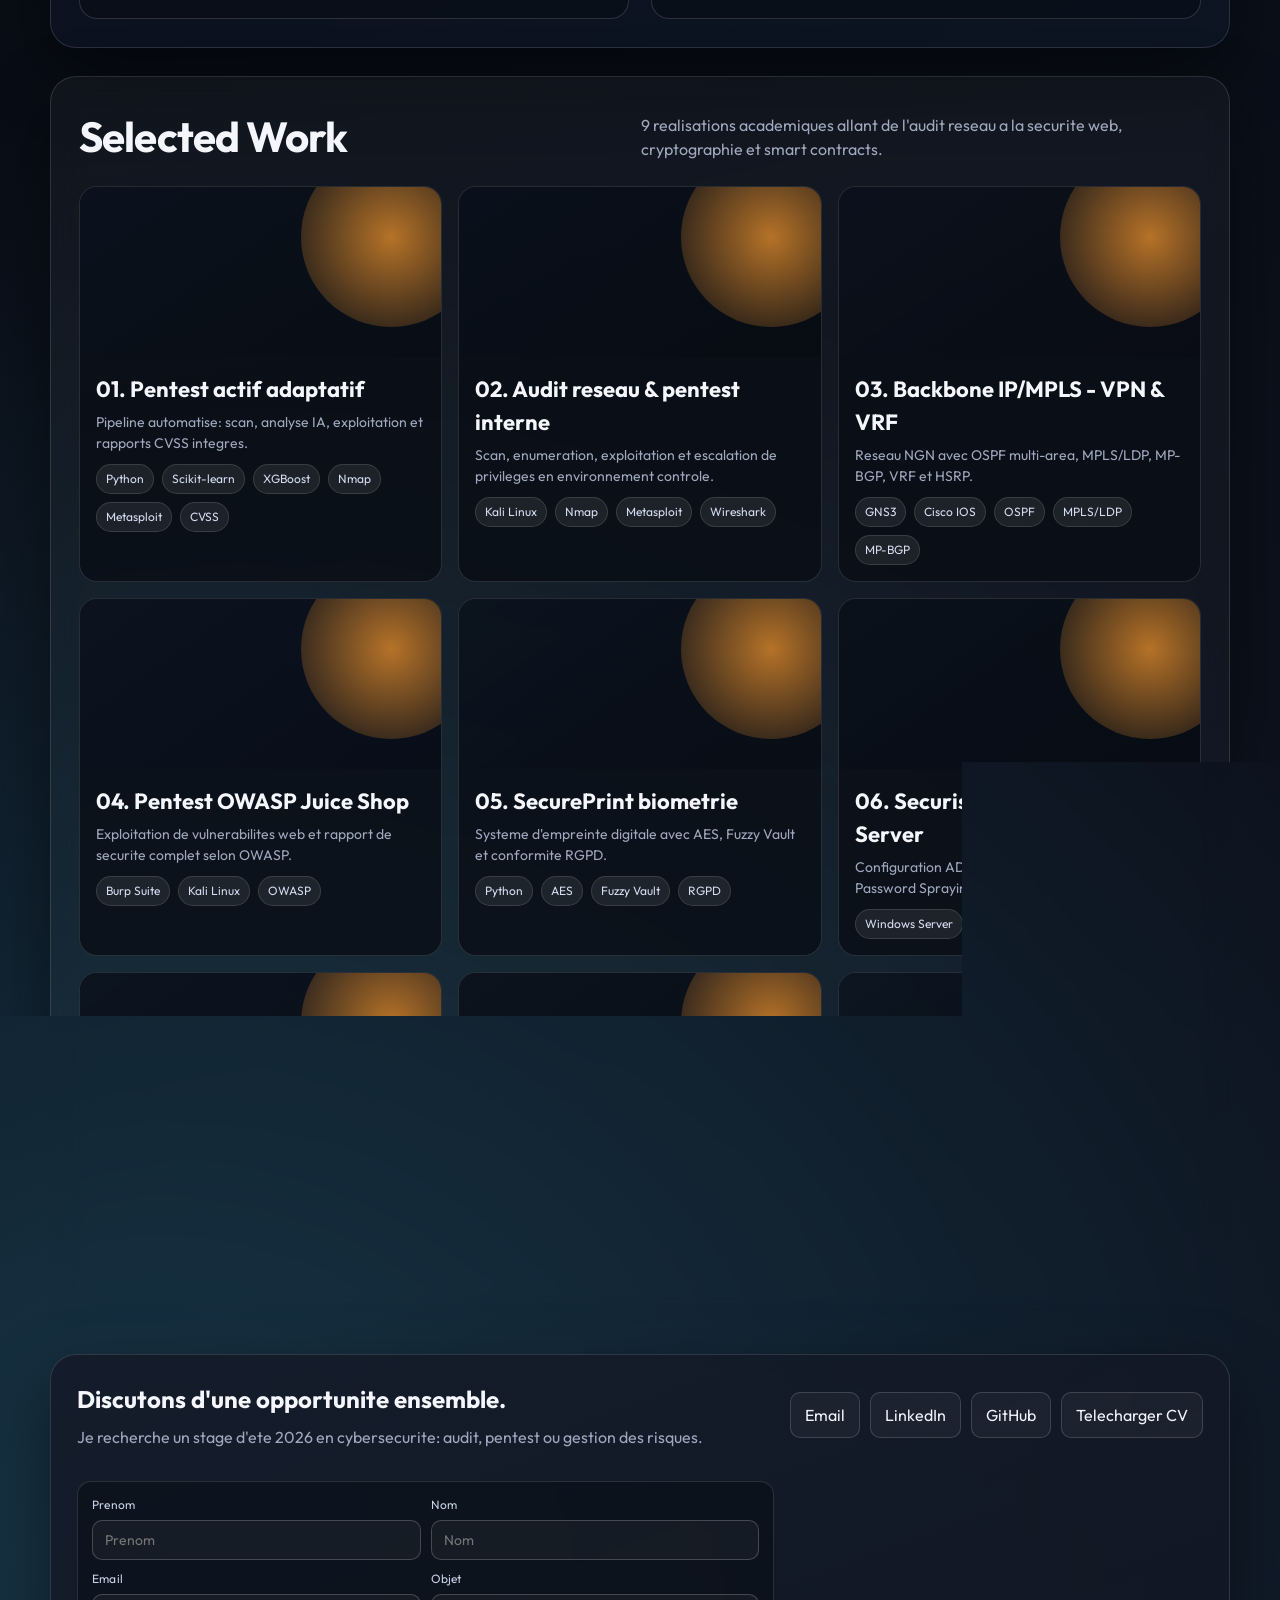
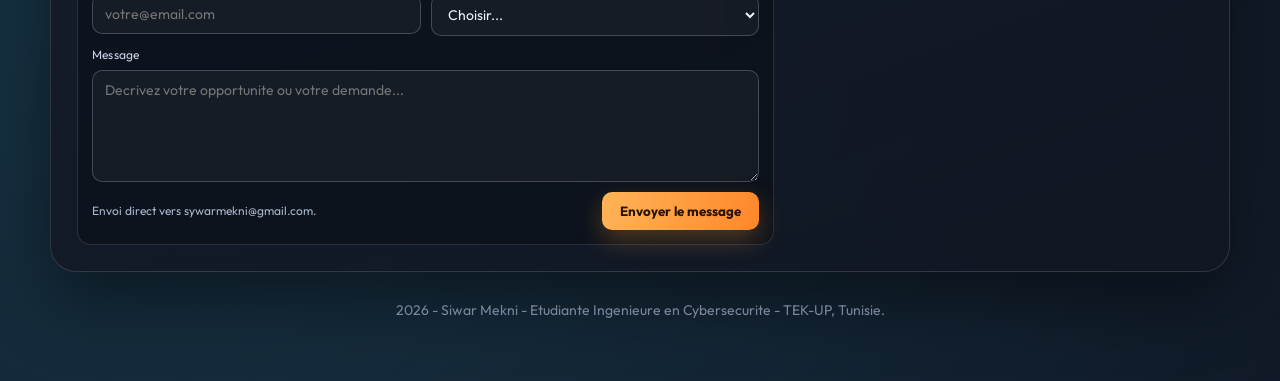
==== commit b06e6a2a: "Update availability status in index.html" ====
--- a/index.html
+++ b/index.html
@@ -800,7 +800,7 @@
   <main class="layout">
     <section class="panel hero" id="home">
       <div class="hero-copy">
-        <span class="state"><i class="dot"></i>Disponible - Stage ete 2026</span>
+        <span class="state"><i class="dot"></i>Disponible </span>
         <p class="role">Ingenieure en Cybersecurite</p>
         <h1>Siwar<br>Mekni</h1>
         <p class="intro">Etudiante en 2e annee d'ingenierie informatique a TEK-UP, specialisee en audit de securite, pentest web/reseau, cryptographie appliquee et gestion des risques.</p>
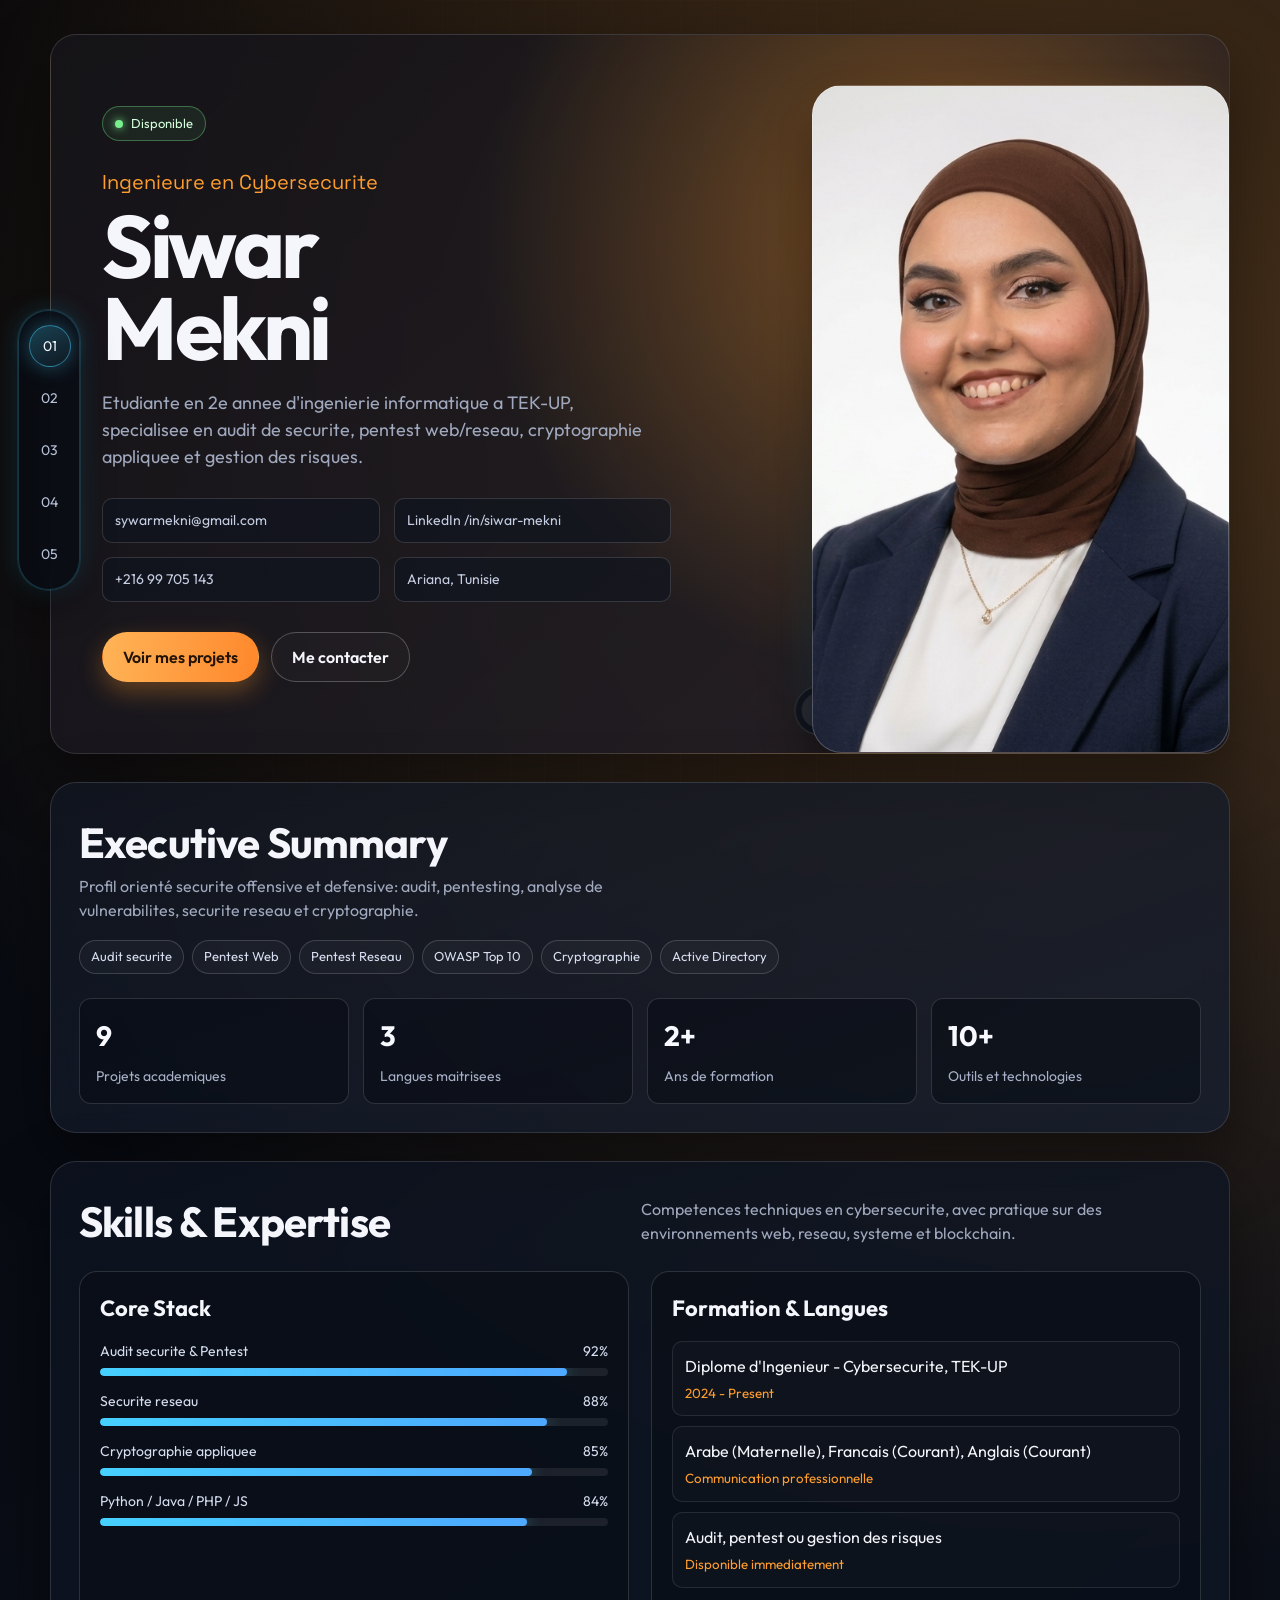
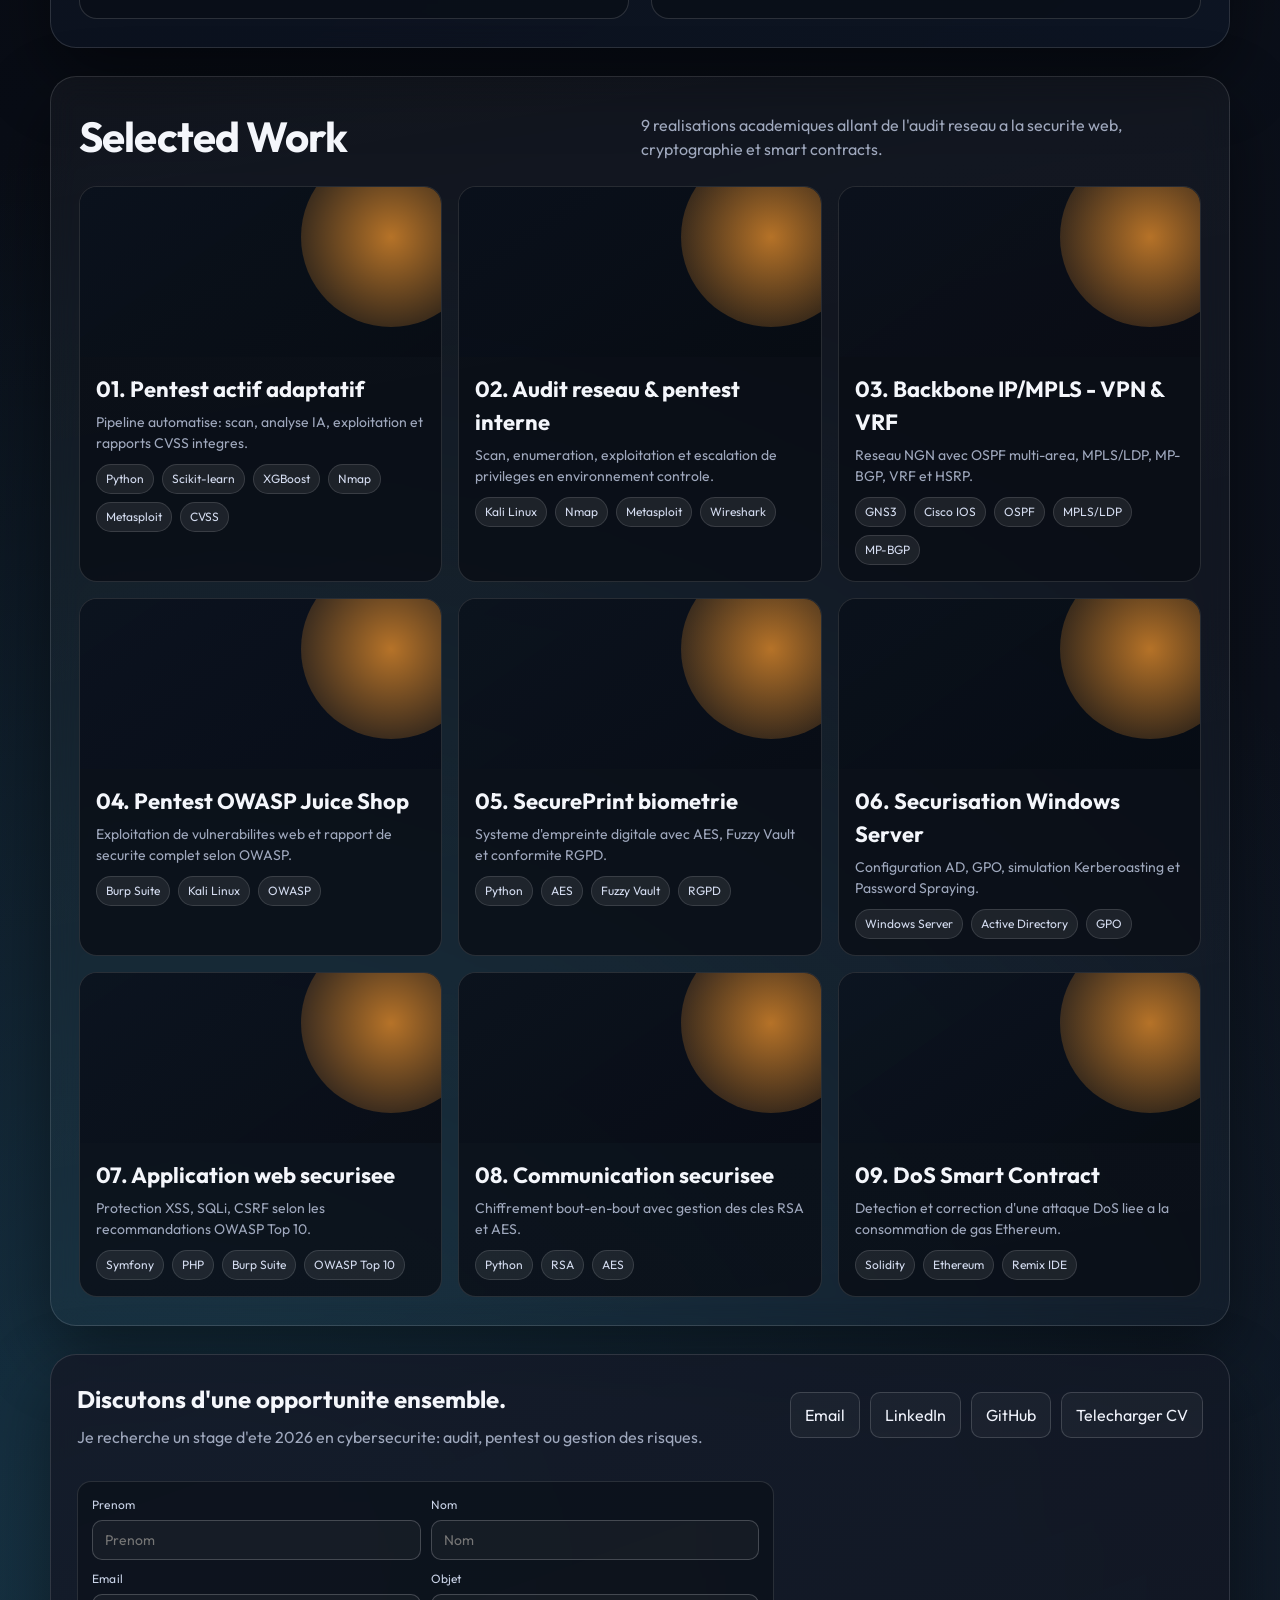
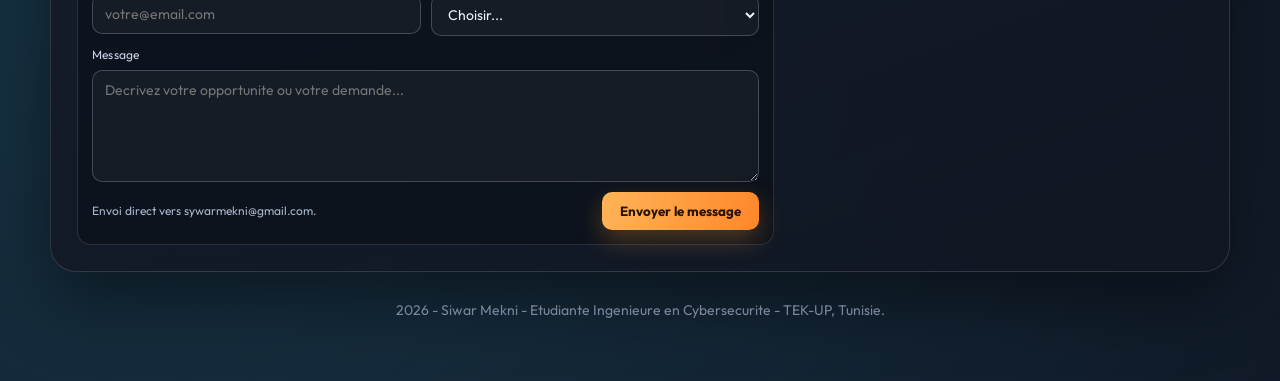
==== commit a2b21213: "Simplify education item description Removed the word 'Objectif:' from the education item." ====
--- a/index.html
+++ b/index.html
@@ -899,7 +899,7 @@
             <small>Communication professionnelle</small>
           </div>
           <div class="edu-item">
-            Objectif: Stage ete 2026 en audit, pentest ou gestion des risques
+            Audit, pentest ou gestion des risques
             <small>Disponible immediatement</small>
           </div>
         </article>
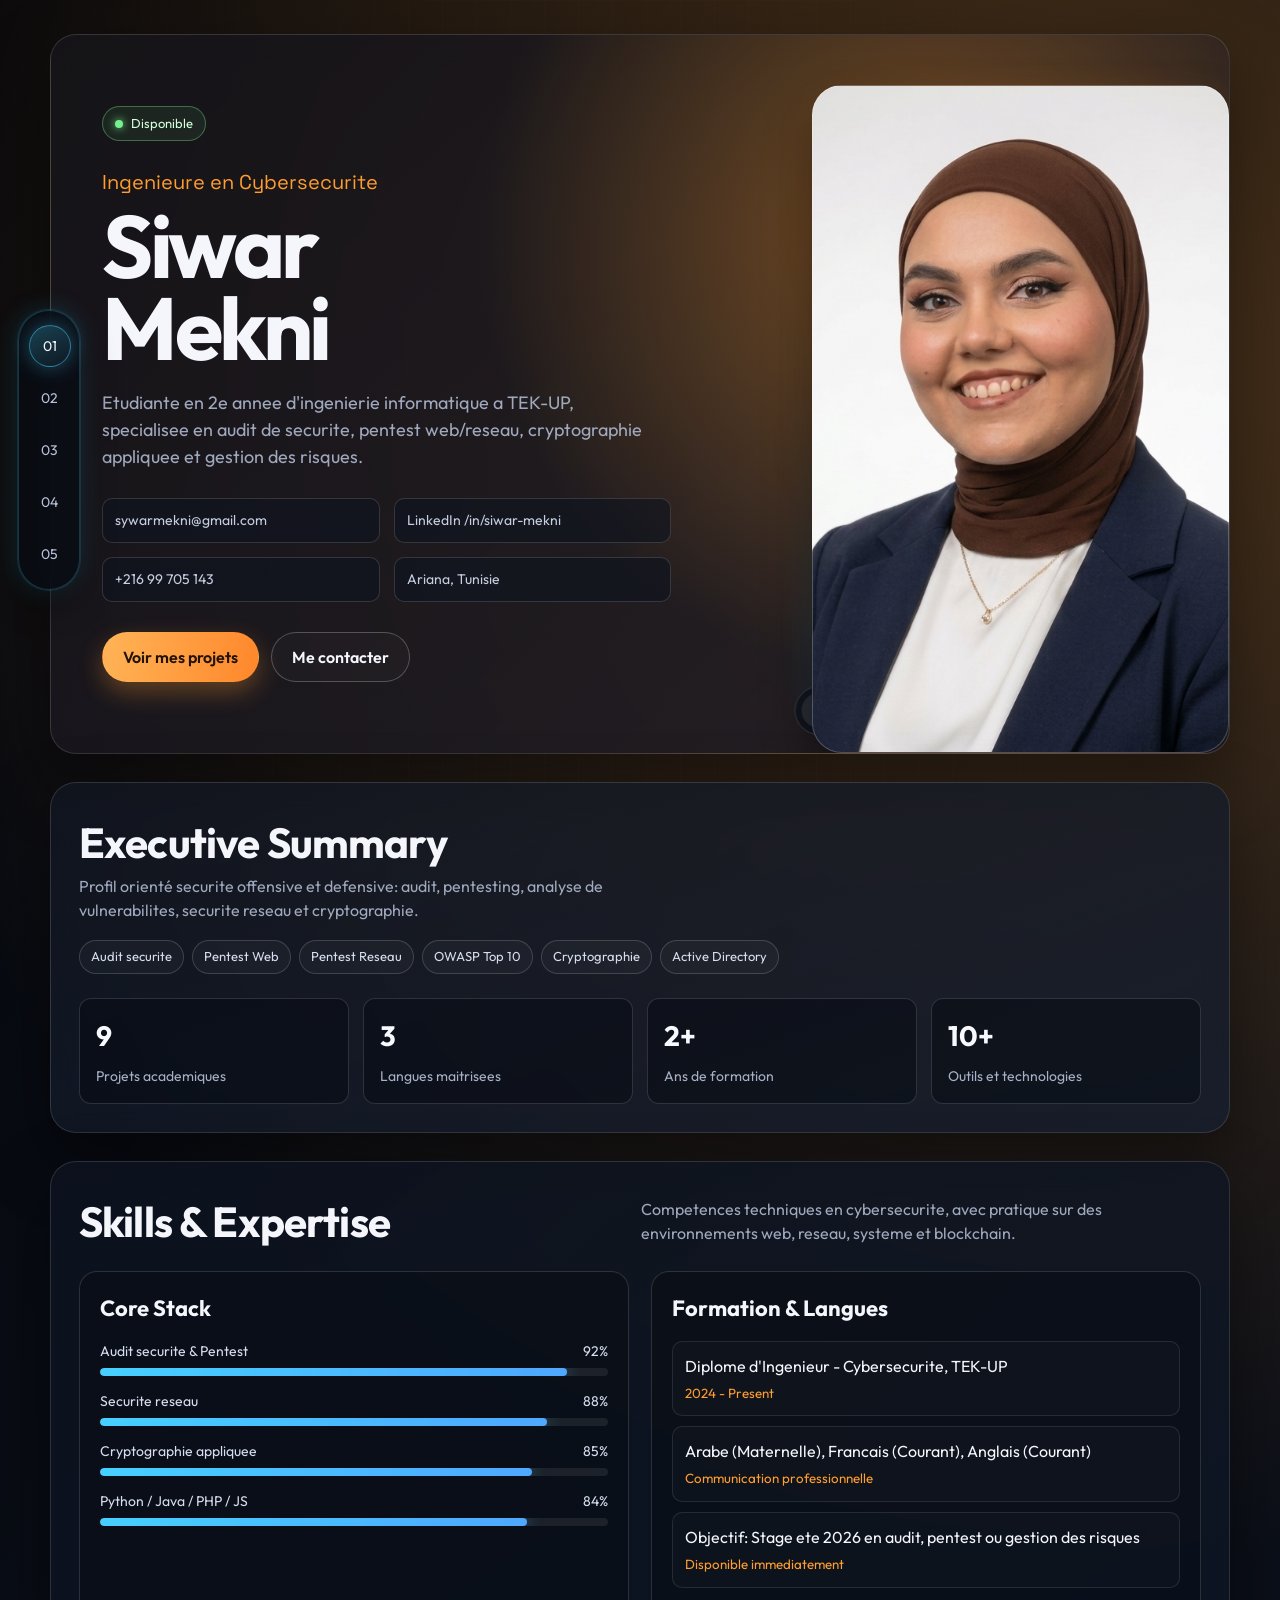
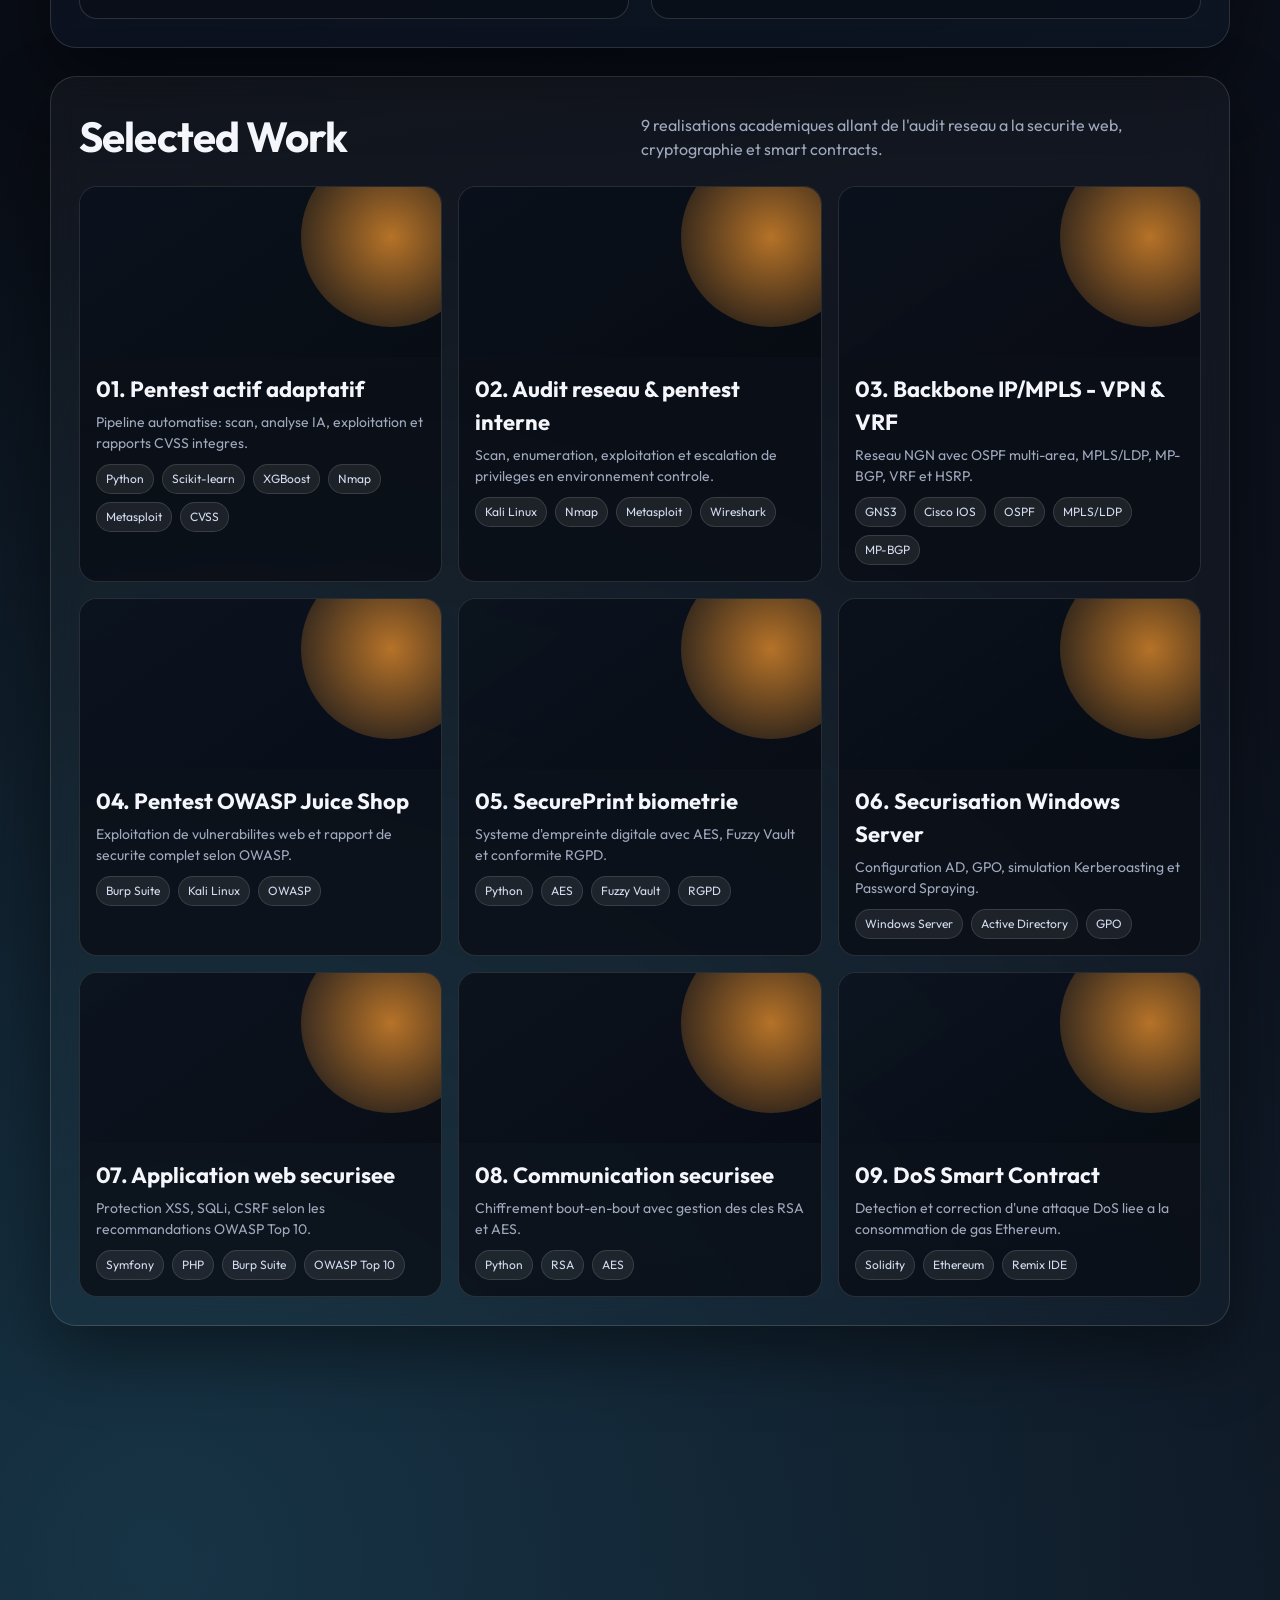
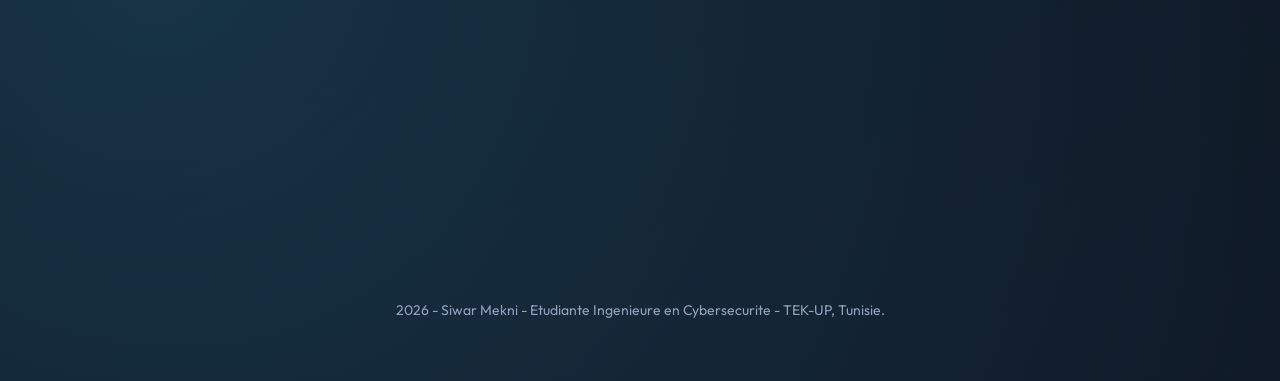
==== commit 4b3655e6: "commit" ====
--- a/index.html
+++ b/index.html
@@ -714,74 +714,14 @@
       }
     }
 
-    @media (max-width: 1024px) {
+    @media (max-width: 1100px) {
       body {
-        padding-left: 14px;
-        padding-right: 14px;
+        padding: 18px 10px 40px;
+        overflow-x: auto;
       }
 
-      .dock {
-        display: none;
-      }
-
-      .hero {
-        grid-template-columns: 1fr;
-      }
-
-      .hero-visual {
-        min-height: 290px;
-      }
-
-      .hero-figure {
-        inset: 8% 10% 12% 10%;
-      }
-
-      .stats {
-        grid-template-columns: repeat(2, minmax(130px, 1fr));
-      }
-
-      .skills-grid {
-        grid-template-columns: 1fr;
-      }
-
-      .project-grid {
-        grid-template-columns: repeat(2, minmax(220px, 1fr));
-      }
-    }
-
-    @media (max-width: 640px) {
-      h1 {
-        font-size: clamp(40px, 17vw, 64px);
-      }
-
-      .meta {
-        grid-template-columns: 1fr;
-      }
-
-      .quick-nav {
-        width: calc(100% - 24px);
-        justify-content: space-between;
-      }
-
-      .quick-nav a {
-        padding: 8px 9px;
-        font-size: 12px;
-      }
-
-      .contact {
-        grid-template-columns: 1fr;
-      }
-
-      .contact-links {
-        justify-content: flex-start;
-      }
-
-      .contact-form {
-        grid-template-columns: 1fr;
-      }
-
-      .project-grid {
-        grid-template-columns: 1fr;
+      .layout {
+        min-width: 1080px;
       }
     }
   </style>
@@ -800,7 +740,7 @@
   <main class="layout">
     <section class="panel hero" id="home">
       <div class="hero-copy">
-        <span class="state"><i class="dot"></i>Disponible </span>
+        <span class="state"><i class="dot"></i>Disponible</span>
         <p class="role">Ingenieure en Cybersecurite</p>
         <h1>Siwar<br>Mekni</h1>
         <p class="intro">Etudiante en 2e annee d'ingenierie informatique a TEK-UP, specialisee en audit de securite, pentest web/reseau, cryptographie appliquee et gestion des risques.</p>
@@ -899,7 +839,7 @@
             <small>Communication professionnelle</small>
           </div>
           <div class="edu-item">
-            Audit, pentest ou gestion des risques
+            Objectif: Stage ete 2026 en audit, pentest ou gestion des risques
             <small>Disponible immediatement</small>
           </div>
         </article>
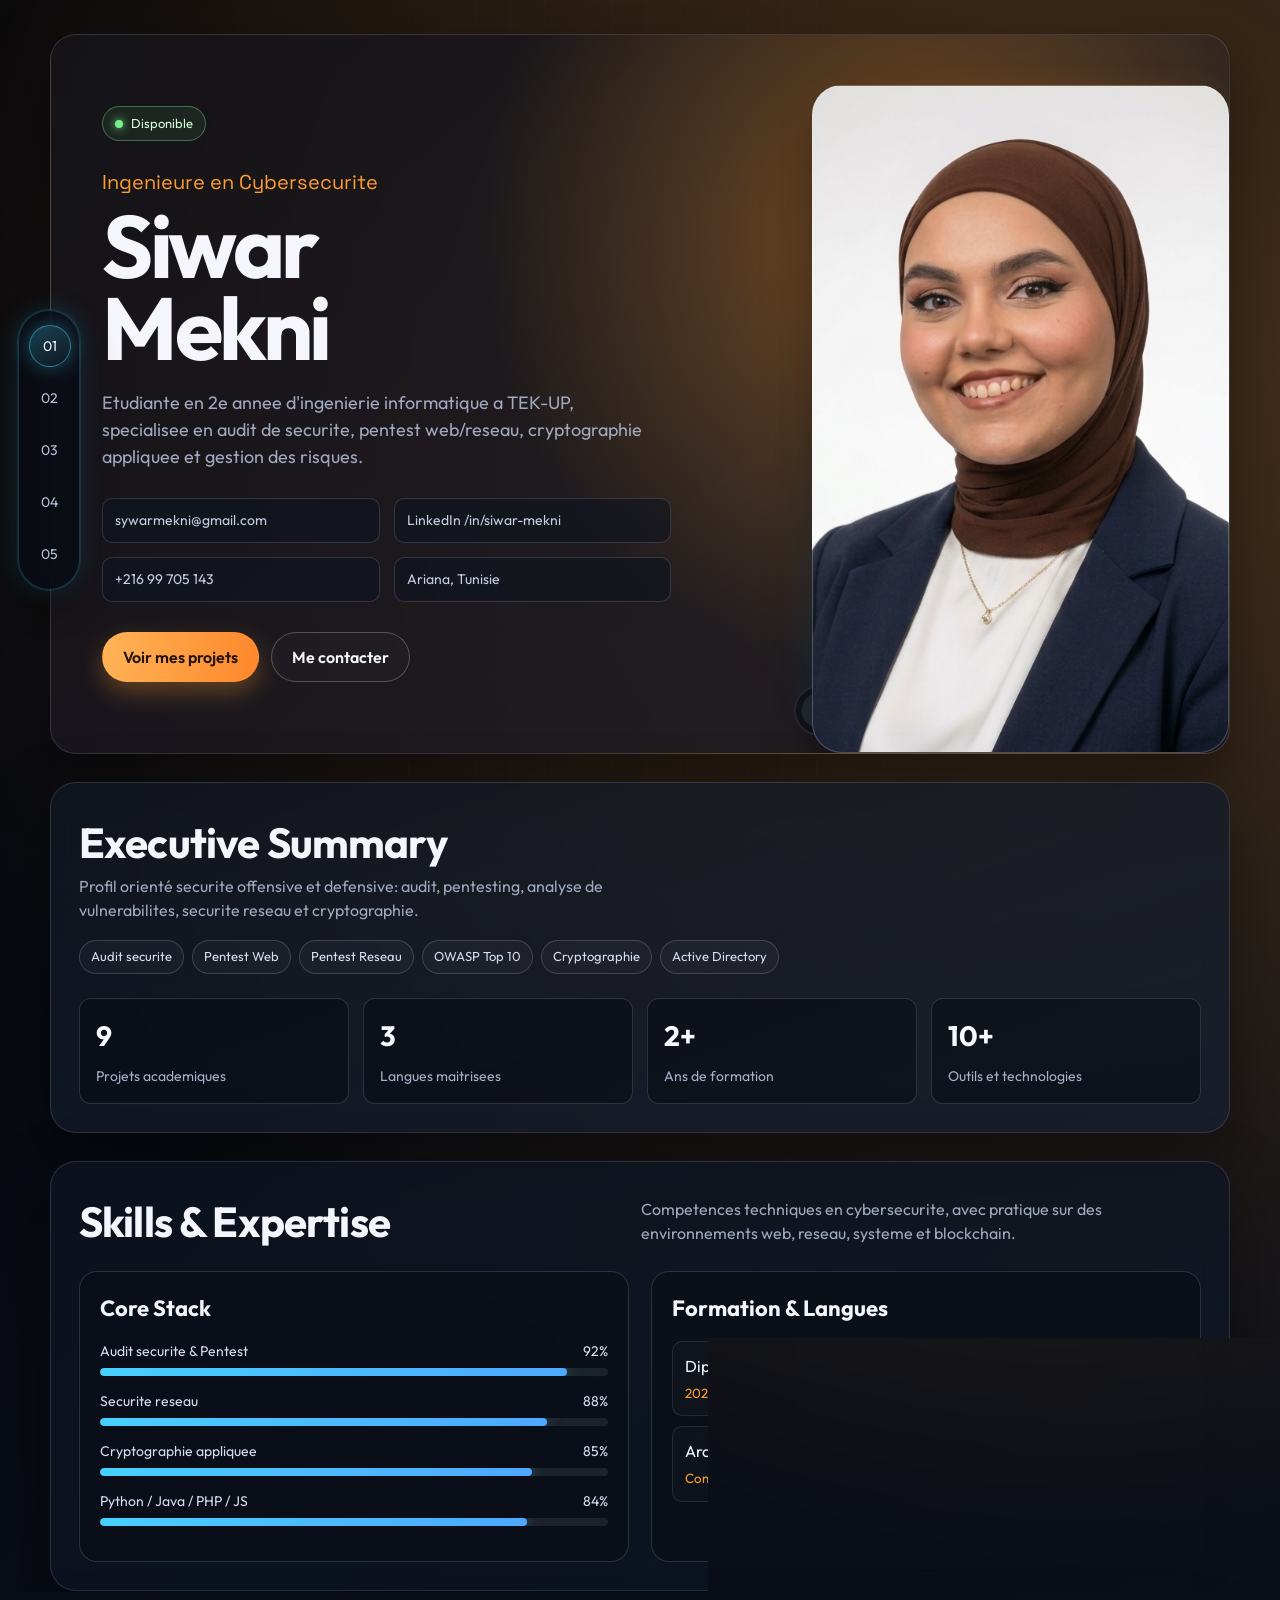
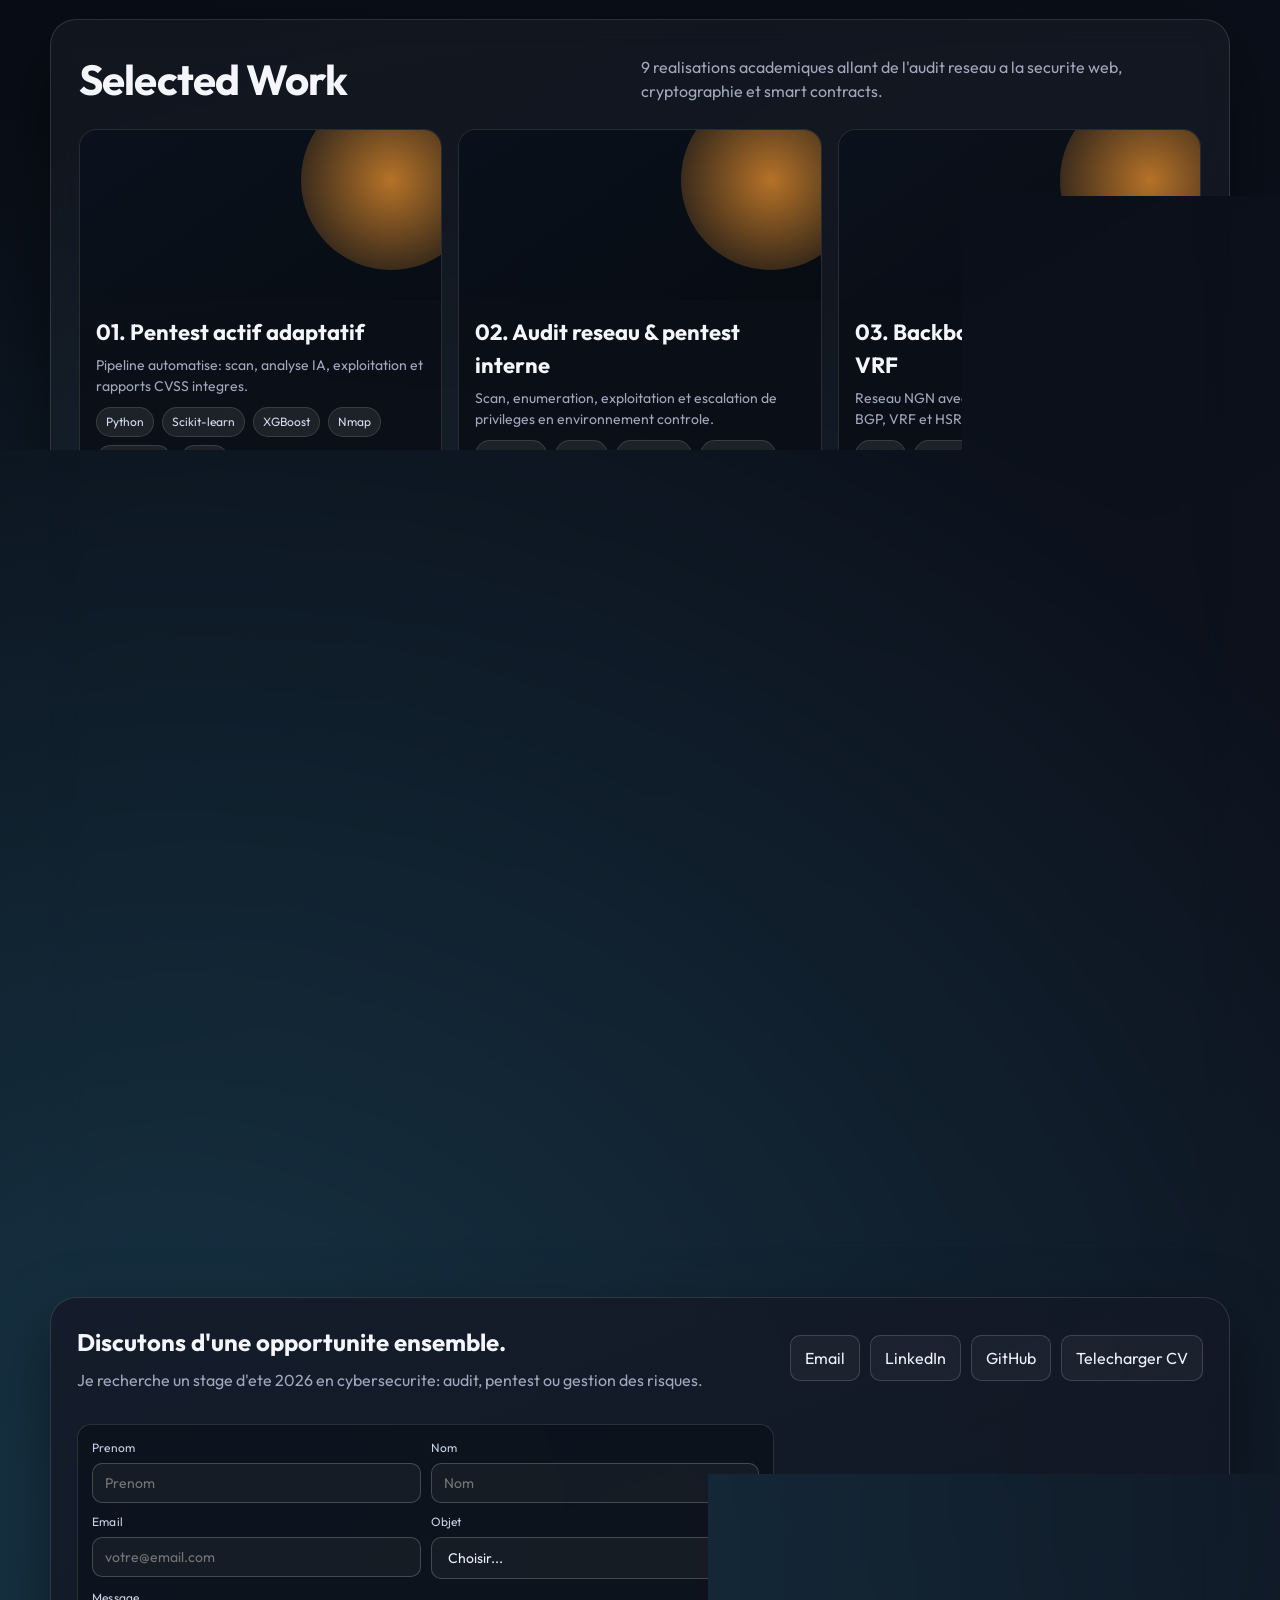
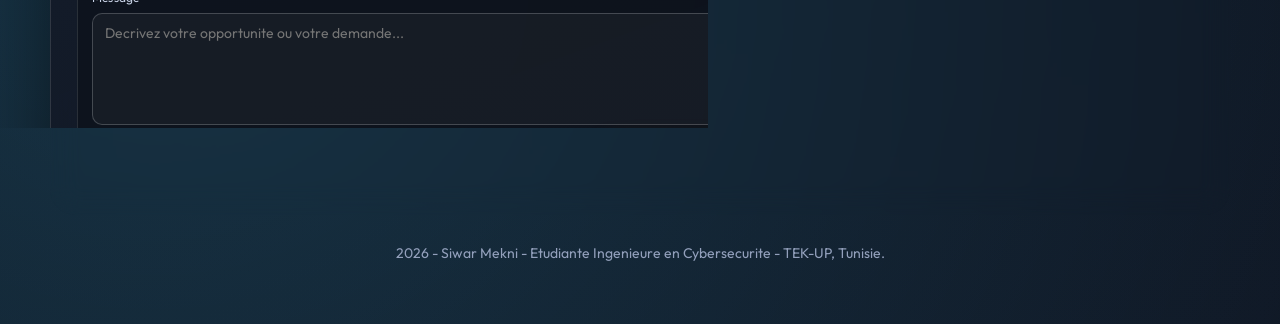
==== commit dbad891e: "ccommit" ====
--- a/index.html
+++ b/index.html
@@ -837,10 +837,6 @@
           <div class="edu-item">
             Arabe (Maternelle), Francais (Courant), Anglais (Courant)
             <small>Communication professionnelle</small>
-          </div>
-          <div class="edu-item">
-            Objectif: Stage ete 2026 en audit, pentest ou gestion des risques
-            <small>Disponible immediatement</small>
           </div>
         </article>
       </div>
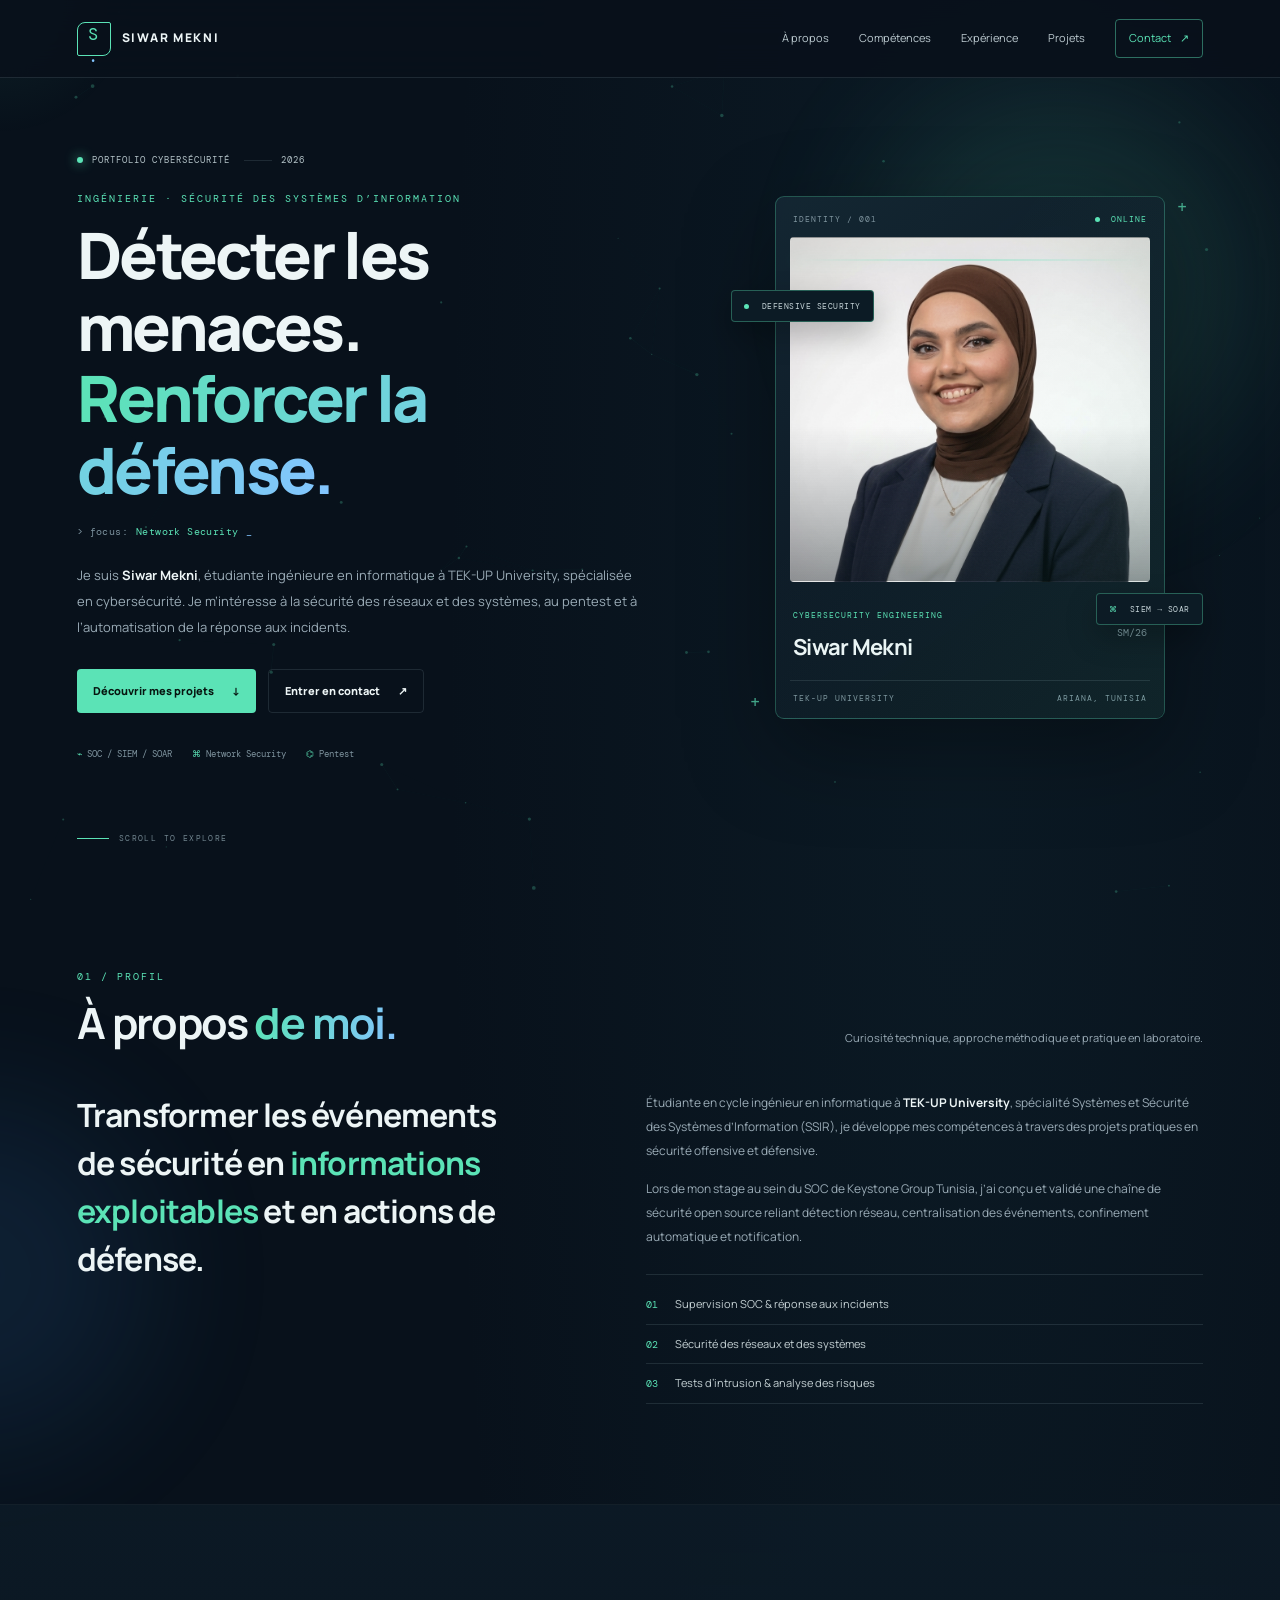
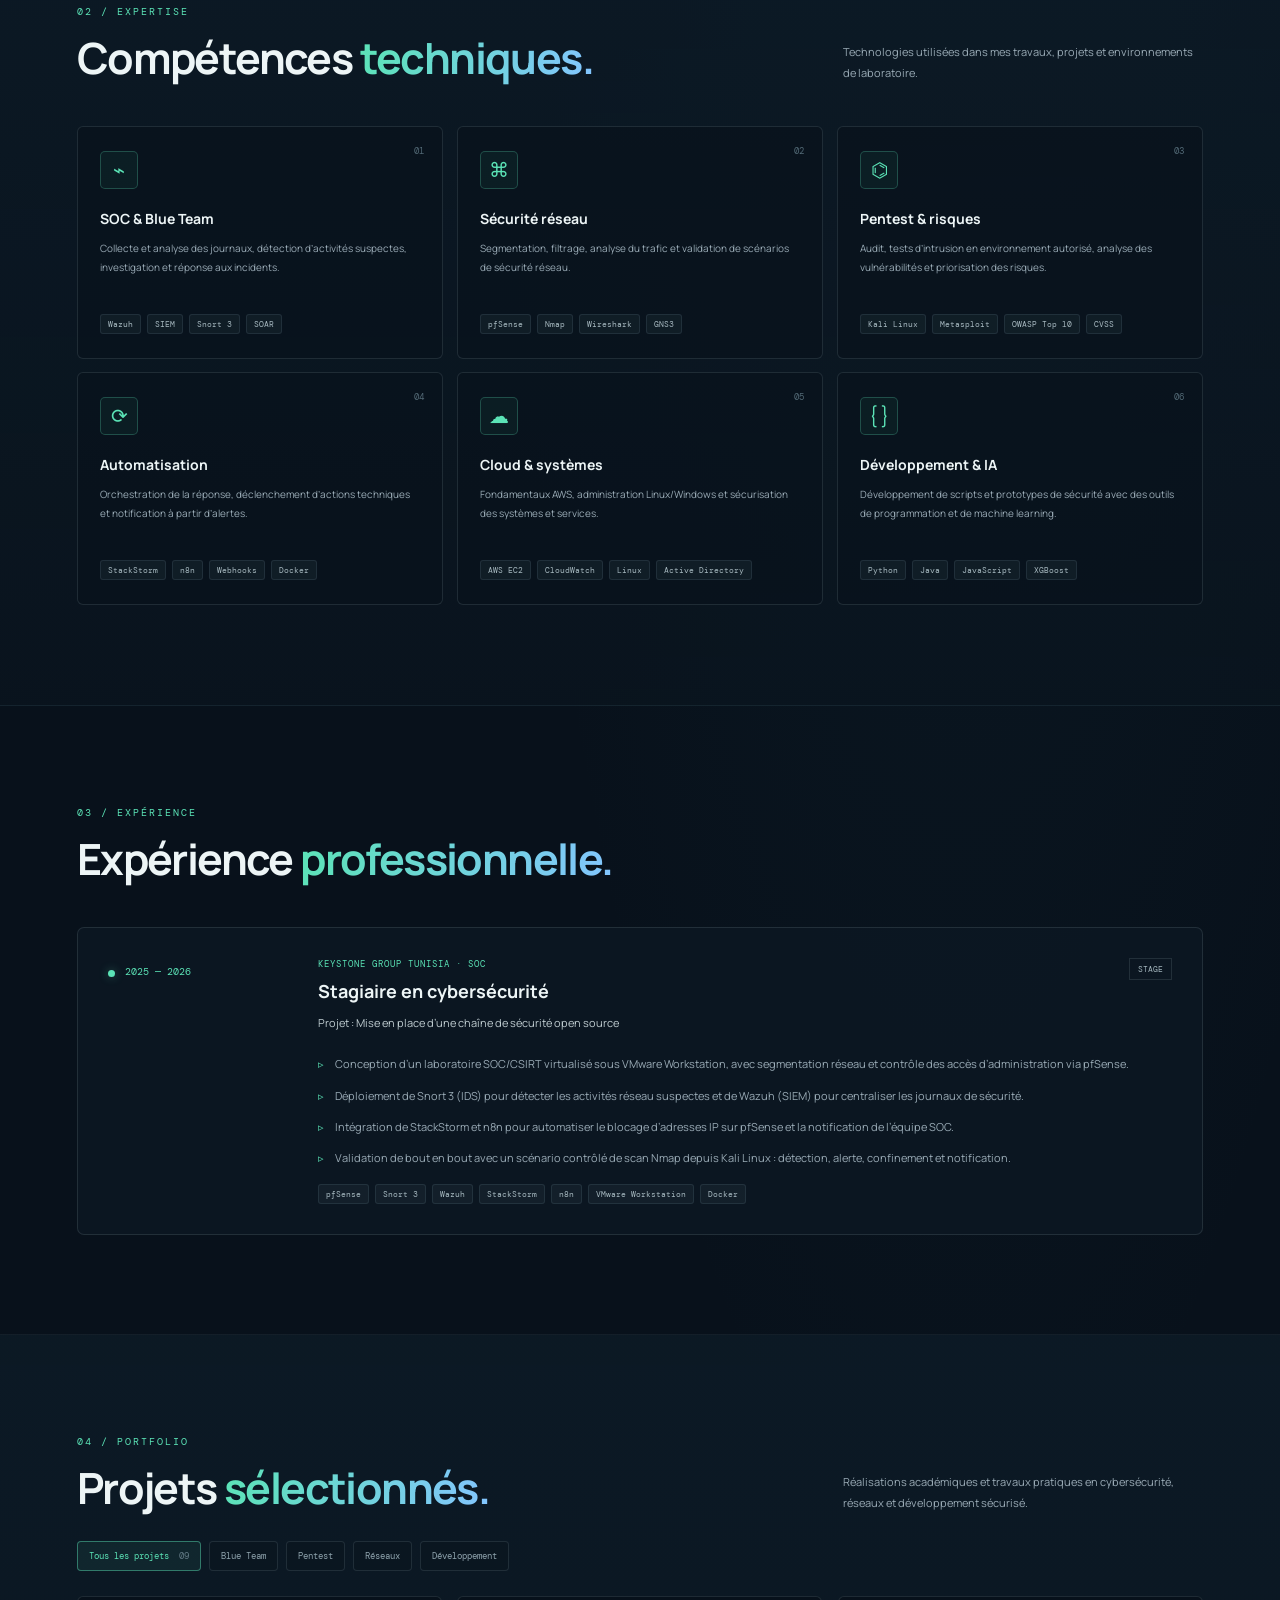
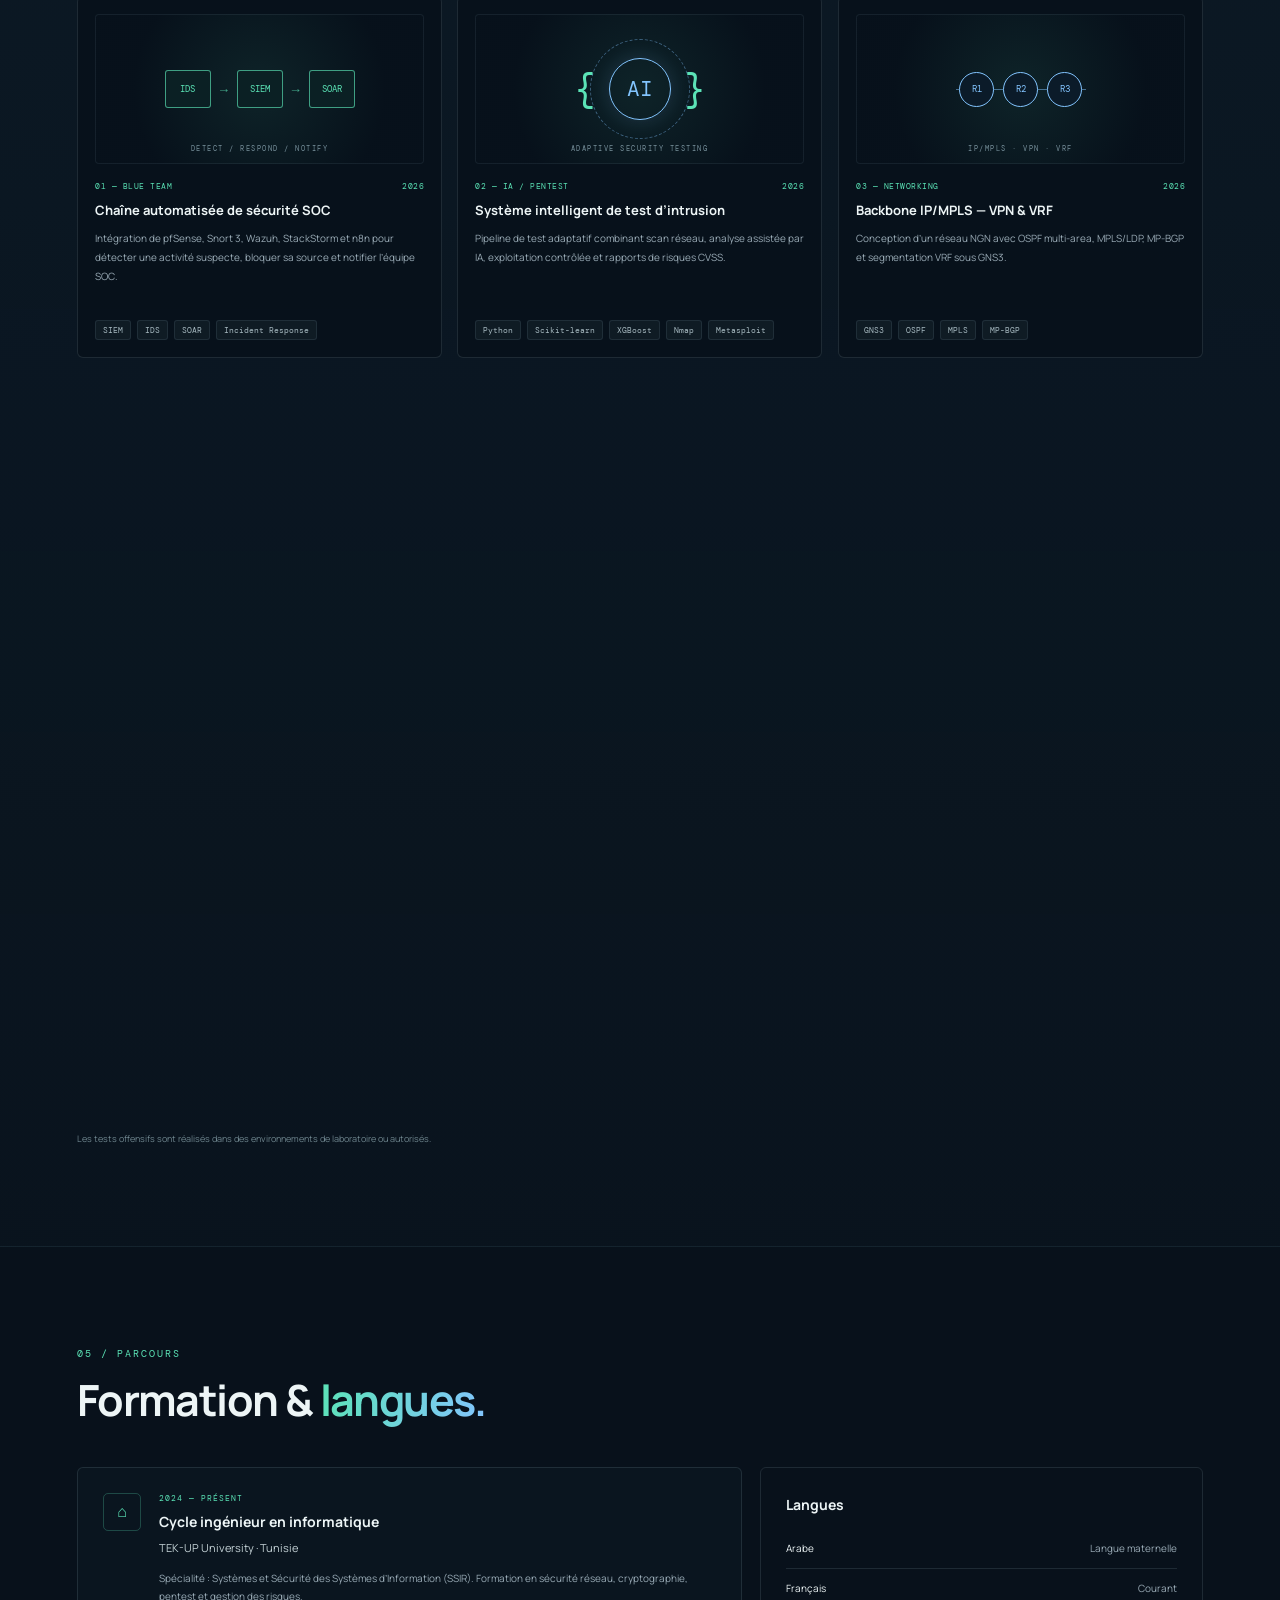
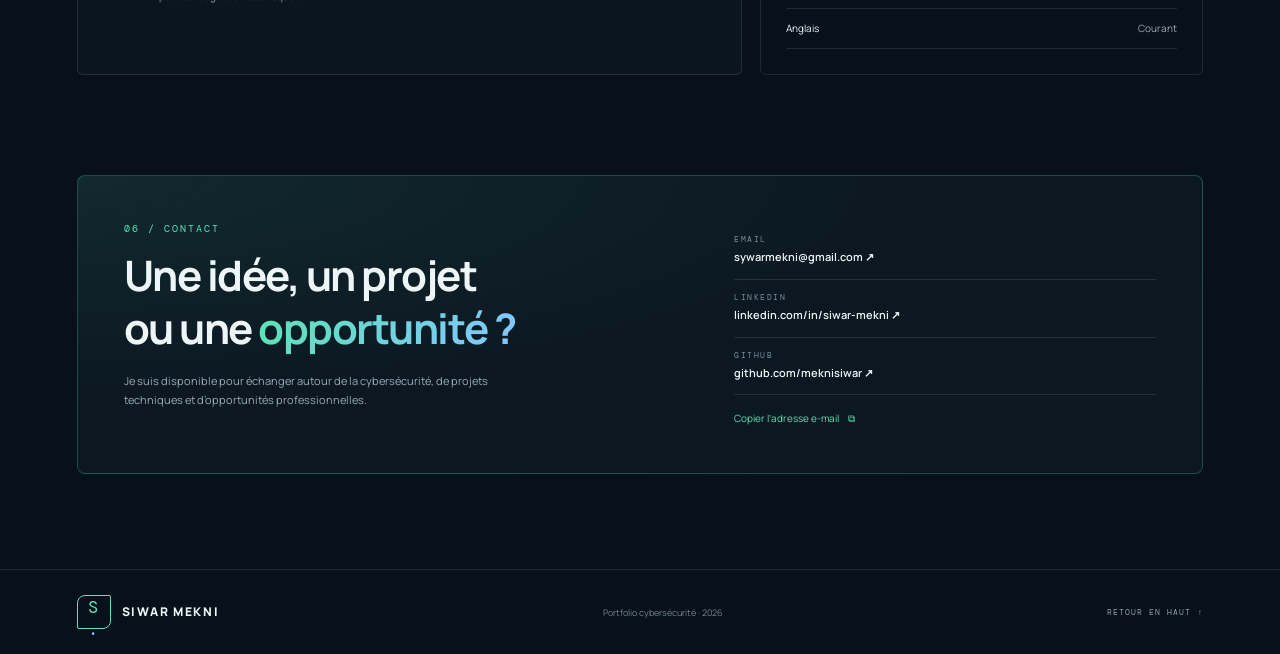
==== commit ffd8f730: "Redesign portfolio cyberpunk" ====
--- a/index.html
+++ b/index.html
@@ -3,1004 +3,127 @@
 <head>
   <meta charset="UTF-8">
   <meta name="viewport" content="width=device-width, initial-scale=1.0">
-  <title>Portfolio Pro | Siwar</title>
+  <meta name="description" content="Portfolio de Siwar Mekni — ingénieure en cybersécurité, SOC, sécurité réseau, SIEM, SOAR et pentest.">
+  <meta name="theme-color" content="#08111b">
+  <title>Siwar Mekni | Cybersecurity Portfolio</title>
   <link rel="preconnect" href="https://fonts.googleapis.com">
   <link rel="preconnect" href="https://fonts.gstatic.com" crossorigin>
-  <link href="https://fonts.googleapis.com/css2?family=Outfit:wght@300;400;500;600;700;800&family=Space+Grotesk:wght@400;500;700&display=swap" rel="stylesheet">
-  <style>
-    :root {
-      --bg-0: #06070b;
-      --bg-1: #0d111b;
-      --bg-2: #161c2b;
-      --glass: rgba(18, 24, 37, 0.66);
-      --glass-2: rgba(22, 30, 46, 0.82);
-      --line: rgba(255, 255, 255, 0.13);
-      --text: #f4f6fb;
-      --muted: #9fa8bd;
-      --accent: #ff9d2f;
-      --accent-2: #46d0ff;
-      --ok: #79f08f;
-      --shadow: 0 28px 70px rgba(0, 0, 0, 0.45);
-      --radius-xl: 26px;
-      --radius-lg: 18px;
-      --radius-md: 12px;
-    }
-
-    * {
-      margin: 0;
-      padding: 0;
-      box-sizing: border-box;
-    }
-
-    html {
-      scroll-behavior: smooth;
-    }
-
-    body {
-      font-family: 'Outfit', sans-serif;
-      background: radial-gradient(circle at 82% 10%, rgba(255, 157, 47, 0.28), transparent 36%),
-        radial-gradient(circle at 12% 88%, rgba(70, 208, 255, 0.18), transparent 42%),
-        linear-gradient(150deg, var(--bg-0) 0%, #090d16 40%, #0f1522 100%);
-      color: var(--text);
-      min-height: 100vh;
-      line-height: 1.5;
-      overflow-x: hidden;
-      padding: 34px 24px 60px;
-      position: relative;
-    }
-
-    body::before {
-      content: "";
-      position: fixed;
-      inset: 0;
-      pointer-events: none;
-      z-index: 0;
-      background-image: linear-gradient(rgba(255, 255, 255, 0.015) 1px, transparent 1px),
-        linear-gradient(90deg, rgba(255, 255, 255, 0.015) 1px, transparent 1px);
-      background-size: 34px 34px;
-      mask-image: radial-gradient(circle at center, black 45%, transparent 95%);
-    }
-
-    .layout {
-      max-width: 1180px;
-      margin: 0 auto;
-      position: relative;
-      z-index: 1;
-    }
-
-    .dock {
-      position: fixed;
-      top: 50%;
-      left: 18px;
-      transform: translateY(-50%);
-      width: 62px;
-      padding: 14px 10px;
-      border-radius: 999px;
-      background: rgba(8, 12, 20, 0.72);
-      border: 1px solid rgba(70, 208, 255, 0.22);
-      box-shadow: 0 0 0 1px rgba(70, 208, 255, 0.12), 0 14px 34px rgba(0, 0, 0, 0.45), 0 0 26px rgba(70, 208, 255, 0.2);
-      backdrop-filter: blur(14px);
-      z-index: 5;
-    }
-
-    .dock ul {
-      list-style: none;
-      display: grid;
-      gap: 10px;
-    }
-
-    .dock a {
-      display: grid;
-      place-items: center;
-      width: 42px;
-      height: 42px;
-      border-radius: 50%;
-      color: #b6c1d7;
-      border: 1px solid transparent;
-      text-decoration: none;
-      font-size: 14px;
-      letter-spacing: 0.02em;
-      transition: 0.25s ease;
-    }
-
-    .dock a:hover,
-    .dock a.active {
-      background: linear-gradient(150deg, rgba(70, 208, 255, 0.28), rgba(70, 208, 255, 0.06));
-      border-color: rgba(70, 208, 255, 0.5);
-      color: var(--text);
-      box-shadow: 0 0 20px rgba(70, 208, 255, 0.35);
-    }
-
-    .panel {
-      background: linear-gradient(170deg, rgba(255, 255, 255, 0.04), rgba(255, 255, 255, 0.015));
-      border: 1px solid var(--line);
-      border-radius: var(--radius-xl);
-      box-shadow: var(--shadow);
-      backdrop-filter: blur(14px);
-      overflow: hidden;
-      margin-bottom: 28px;
-      position: relative;
-    }
-
-    .hero {
-      min-height: min(720px, 88vh);
-      display: grid;
-      grid-template-columns: 1.15fr 0.85fr;
-      gap: 10px;
-      background: radial-gradient(circle at 74% 28%, rgba(255, 157, 47, 0.42), rgba(255, 157, 47, 0.04) 44%),
-        linear-gradient(140deg, rgba(10, 14, 24, 0.86), rgba(22, 24, 40, 0.75));
-    }
-
-    .hero-copy {
-      padding: clamp(28px, 4vw, 56px);
-      display: flex;
-      flex-direction: column;
-      justify-content: center;
-      animation: rise 0.75s ease both;
-    }
-
-    .state {
-      display: inline-flex;
-      align-items: center;
-      gap: 8px;
-      width: fit-content;
-      border: 1px solid rgba(121, 240, 143, 0.36);
-      color: #d5ffdd;
-      background: rgba(121, 240, 143, 0.08);
-      border-radius: 999px;
-      padding: 7px 12px;
-      font-size: 13px;
-      margin-bottom: 26px;
-    }
-
-    .dot {
-      width: 8px;
-      height: 8px;
-      border-radius: 50%;
-      background: var(--ok);
-      box-shadow: 0 0 8px var(--ok);
-    }
-
-    .role {
-      color: var(--accent);
-      font-size: 20px;
-      font-family: 'Space Grotesk', sans-serif;
-      margin-bottom: 8px;
-    }
-
-    h1 {
-      font-size: clamp(48px, 8vw, 88px);
-      line-height: 0.93;
-      letter-spacing: -0.04em;
-      margin-bottom: 20px;
-    }
-
-    .intro {
-      max-width: 540px;
-      color: var(--muted);
-      font-size: 18px;
-      margin-bottom: 28px;
-    }
-
-    .meta {
-      display: grid;
-      grid-template-columns: repeat(2, minmax(180px, 1fr));
-      gap: 14px;
-      margin-bottom: 30px;
-    }
-
-    .meta-item {
-      padding: 11px 12px;
-      border-radius: 10px;
-      border: 1px solid rgba(255, 255, 255, 0.14);
-      background: rgba(16, 20, 32, 0.65);
-      color: #c5cee2;
-      font-size: 14px;
-    }
-
-    .hero-actions {
-      display: flex;
-      flex-wrap: wrap;
-      gap: 12px;
-    }
-
-    .btn {
-      appearance: none;
-      border: 1px solid transparent;
-      border-radius: 999px;
-      padding: 12px 20px;
-      color: var(--text);
-      text-decoration: none;
-      font-weight: 600;
-      transition: transform 0.2s ease, box-shadow 0.2s ease, border-color 0.2s ease;
-    }
-
-    .btn:hover {
-      transform: translateY(-2px);
-    }
-
-    .btn-primary {
-      background: linear-gradient(100deg, #ffb457, #ff872b);
-      color: #221306;
-      box-shadow: 0 10px 24px rgba(255, 157, 47, 0.32);
-    }
-
-    .btn-secondary {
-      border-color: rgba(255, 255, 255, 0.24);
-      background: rgba(255, 255, 255, 0.02);
-    }
-
-    .hero-visual {
-      position: relative;
-      isolation: isolate;
-      min-height: 430px;
-    }
-
-    .hero-visual::before {
-      content: "";
-      position: absolute;
-      inset: 8% 0 4% 14%;
-      border-radius: 38px;
-      background: radial-gradient(circle at 65% 18%, rgba(255, 166, 73, 0.3), rgba(255, 139, 51, 0.05) 44%, transparent 74%),
-        radial-gradient(circle at 25% 88%, rgba(70, 208, 255, 0.14), rgba(70, 208, 255, 0.02) 38%, transparent 66%);
-      filter: blur(14px);
-      z-index: -1;
-      animation: pulse 5.5s ease-in-out infinite;
-    }
-
-    .hero-figure {
-      position: absolute;
-      inset: 7% 0 0 16%;
-      border-radius: 30px;
-      background: url('image.png') center 16% / cover no-repeat;
-      border: 1px solid rgba(255, 255, 255, 0.22);
-      display: grid;
-      place-items: center;
-      overflow: hidden;
-      z-index: 1;
-      box-shadow: 0 26px 48px rgba(0, 0, 0, 0.45);
-    }
-
-    .hero-figure::before {
-      content: none;
-    }
-
-    .hero-figure::after {
-      content: none;
-    }
-
-    .quick-nav {
-      position: absolute;
-      left: 50%;
-      transform: translateX(-50%);
-      bottom: 18px;
-      background: rgba(13, 18, 29, 0.72);
-      border: 1px solid rgba(255, 255, 255, 0.16);
-      backdrop-filter: blur(10px);
-      border-radius: 999px;
-      padding: 6px;
-      display: flex;
-      gap: 4px;
-    }
-
-    .quick-nav a {
-      color: #bfc8d9;
-      text-decoration: none;
-      padding: 8px 13px;
-      border-radius: 999px;
-      font-size: 13px;
-      transition: 0.2s ease;
-    }
-
-    .quick-nav a:hover,
-    .quick-nav a.active {
-      background: rgba(255, 255, 255, 0.1);
-      color: #fff;
-    }
-
-    .summary {
-      padding: 28px;
-      background: linear-gradient(160deg, var(--glass), var(--glass-2));
-    }
-
-    .section-head {
-      display: flex;
-      justify-content: space-between;
-      align-items: center;
-      margin-bottom: 18px;
-      gap: 20px;
-    }
-
-    .section-head h2 {
-      font-size: clamp(28px, 4.2vw, 42px);
-      letter-spacing: -0.02em;
-    }
-
-    .section-head p {
-      color: var(--muted);
-      max-width: 560px;
-    }
-
-    .chips {
-      display: flex;
-      flex-wrap: wrap;
-      gap: 8px;
-      margin-bottom: 24px;
-    }
-
-    .chip {
-      border-radius: 999px;
-      border: 1px solid rgba(255, 255, 255, 0.16);
-      background: rgba(255, 255, 255, 0.03);
-      color: #d7def0;
-      padding: 6px 11px;
-      font-size: 13px;
-    }
-
-    .stats {
-      display: grid;
-      grid-template-columns: repeat(4, minmax(130px, 1fr));
-      gap: 14px;
-    }
-
-    .stat {
-      border-radius: var(--radius-md);
-      border: 1px solid rgba(255, 255, 255, 0.14);
-      padding: 16px;
-      background: rgba(6, 10, 17, 0.48);
-    }
-
-    .stat strong {
-      display: block;
-      font-size: 28px;
-      margin-bottom: 6px;
-      color: #f8f9ff;
-    }
-
-    .stat span {
-      color: #a7b0c6;
-      font-size: 14px;
-    }
-
-    .skills {
-      padding: 28px;
-      background: linear-gradient(140deg, rgba(13, 19, 32, 0.82), rgba(14, 23, 38, 0.74));
-    }
-
-    .skills-grid {
-      display: grid;
-      grid-template-columns: 1fr 1fr;
-      gap: 22px;
-    }
-
-    .skills-list,
-    .edu-list {
-      border-radius: var(--radius-lg);
-      border: 1px solid rgba(255, 255, 255, 0.14);
-      background: rgba(9, 14, 23, 0.68);
-      padding: 20px;
-    }
-
-    .skills-list h3,
-    .edu-list h3 {
-      font-size: 22px;
-      margin-bottom: 16px;
-    }
-
-    .skill {
-      margin-bottom: 15px;
-    }
-
-    .skill-row {
-      display: flex;
-      justify-content: space-between;
-      color: #d6ddef;
-      font-size: 14px;
-      margin-bottom: 6px;
-    }
-
-    .bar {
-      height: 8px;
-      border-radius: 999px;
-      background: rgba(255, 255, 255, 0.08);
-      overflow: hidden;
-    }
-
-    .bar > i {
-      display: block;
-      height: 100%;
-      border-radius: inherit;
-      background: linear-gradient(90deg, var(--accent-2), #4ea8ff);
-      box-shadow: 0 0 16px rgba(70, 208, 255, 0.52);
-      transform-origin: left;
-      animation: grow 1.2s ease;
-    }
-
-    .edu-item {
-      padding: 12px;
-      border: 1px solid rgba(255, 255, 255, 0.1);
-      border-radius: 10px;
-      margin-bottom: 10px;
-      background: rgba(255, 255, 255, 0.02);
-    }
-
-    .edu-item small {
-      color: var(--accent);
-      display: block;
-      margin-top: 6px;
-    }
-
-    .projects {
-      padding: 28px;
-    }
-
-    .project-grid {
-      display: grid;
-      grid-template-columns: repeat(3, minmax(220px, 1fr));
-      gap: 16px;
-    }
-
-    .project {
-      border-radius: var(--radius-lg);
-      border: 1px solid rgba(255, 255, 255, 0.12);
-      overflow: hidden;
-      background: rgba(9, 13, 21, 0.78);
-      transition: 0.22s ease;
-    }
-
-    .project:hover {
-      transform: translateY(-5px);
-      border-color: rgba(255, 157, 47, 0.58);
-      box-shadow: 0 20px 36px rgba(0, 0, 0, 0.38);
-    }
-
-    .project-media {
-      height: 170px;
-      background: linear-gradient(145deg, #171e2f, #0e131f);
-      position: relative;
-      overflow: hidden;
-    }
-
-    .project-media.p1 {
-      background: linear-gradient(145deg, rgba(11, 18, 30, 0.85), rgba(8, 13, 21, 0.88)),
-        url('https://images.unsplash.com/photo-1518770660439-4636190af475?auto=format&fit=crop&w=1200&q=80') center / cover;
-    }
-
-    .project-media.p2 {
-      background: linear-gradient(145deg, rgba(10, 17, 29, 0.84), rgba(7, 12, 19, 0.88)),
-        url('https://images.unsplash.com/photo-1510511459019-5dda7724fd87?auto=format&fit=crop&w=1200&q=80') center / cover;
-    }
-
-    .project-media.p3 {
-      background: linear-gradient(145deg, rgba(12, 18, 30, 0.84), rgba(9, 12, 20, 0.9)),
-        url('https://images.unsplash.com/photo-1526374965328-7f61d4dc18c5?auto=format&fit=crop&w=1200&q=80') center / cover;
-    }
-
-    .project-media.p4 {
-      background: linear-gradient(145deg, rgba(12, 20, 32, 0.86), rgba(8, 14, 24, 0.9)),
-        url('https://images.unsplash.com/photo-1563206767-5b18f218e8de?auto=format&fit=crop&w=1200&q=80') center / cover;
-    }
-
-    .project-media.p5 {
-      background: linear-gradient(145deg, rgba(12, 20, 31, 0.82), rgba(8, 13, 22, 0.92)),
-        url('https://images.unsplash.com/photo-1614064548237-096f735f344f?auto=format&fit=crop&w=1200&q=80') center / cover;
-    }
-
-    .project-media.p6 {
-      background: linear-gradient(145deg, rgba(11, 18, 28, 0.84), rgba(6, 12, 20, 0.9)),
-        url('https://images.unsplash.com/photo-1558494949-ef010cbdcc31?auto=format&fit=crop&w=1200&q=80') center / cover;
-    }
-
-    .project-media.p7 {
-      background: linear-gradient(145deg, rgba(12, 20, 33, 0.86), rgba(9, 14, 22, 0.92)),
-        url('https://images.unsplash.com/photo-1498050108023-c5249f4df085?auto=format&fit=crop&w=1200&q=80') center / cover;
-    }
-
-    .project-media.p8 {
-      background: linear-gradient(145deg, rgba(12, 19, 30, 0.86), rgba(8, 12, 21, 0.91)),
-        url('https://images.unsplash.com/photo-1555949963-aa79dcee981c?auto=format&fit=crop&w=1200&q=80') center / cover;
-    }
-
-    .project-media.p9 {
-      background: linear-gradient(145deg, rgba(13, 21, 34, 0.84), rgba(7, 13, 20, 0.92)),
-        url('https://images.unsplash.com/photo-1639322537228-f710d846310a?auto=format&fit=crop&w=1200&q=80') center / cover;
-    }
-
-    .project-media::before {
-      content: "";
-      position: absolute;
-      width: 180px;
-      height: 180px;
-      border-radius: 50%;
-      background: radial-gradient(circle, rgba(255, 157, 47, 0.7), rgba(255, 157, 47, 0));
-      top: -40px;
-      right: -40px;
-    }
-
-    .project-body {
-      padding: 16px;
-    }
-
-    .project-body h3 {
-      margin-bottom: 6px;
-      font-size: 22px;
-    }
-
-    .project-body p {
-      color: var(--muted);
-      margin-bottom: 10px;
-      font-size: 14px;
-    }
-
-    .tags {
-      display: flex;
-      flex-wrap: wrap;
-      gap: 8px;
-    }
-
-    .tags span {
-      padding: 5px 9px;
-      border-radius: 999px;
-      background: rgba(255, 255, 255, 0.08);
-      border: 1px solid rgba(255, 255, 255, 0.12);
-      font-size: 12px;
-      color: #d4dcf0;
-    }
-
-    .contact {
-      padding: 26px;
-      background: linear-gradient(160deg, rgba(20, 26, 40, 0.9), rgba(17, 22, 34, 0.85));
-      display: grid;
-      grid-template-columns: 1fr auto;
-      gap: 16px;
-      align-items: center;
-    }
-
-    .contact p {
-      color: var(--muted);
-      font-size: 16px;
-      margin-top: 8px;
-    }
-
-    .contact-links {
-      display: flex;
-      gap: 10px;
-      flex-wrap: wrap;
-      justify-content: flex-end;
-    }
-
-    .contact-links a {
-      text-decoration: none;
-      border-radius: 10px;
-      padding: 10px 14px;
-      color: #f0f3fc;
-      border: 1px solid rgba(255, 255, 255, 0.16);
-      background: rgba(255, 255, 255, 0.04);
-      transition: 0.2s ease;
-    }
-
-    .contact-links a:hover {
-      border-color: rgba(255, 157, 47, 0.6);
-      color: #ffd8a9;
-    }
-
-    .contact-form {
-      margin-top: 16px;
-      border: 1px solid rgba(255, 255, 255, 0.12);
-      border-radius: 14px;
-      background: rgba(10, 15, 24, 0.62);
-      padding: 14px;
-      display: grid;
-      grid-template-columns: repeat(2, minmax(160px, 1fr));
-      gap: 10px;
-    }
-
-    .field {
-      display: flex;
-      flex-direction: column;
-      gap: 6px;
-    }
-
-    .field label {
-      font-size: 12px;
-      color: #c9d3e7;
-      letter-spacing: 0.02em;
-    }
-
-    .field input,
-    .field textarea,
-    .field select {
-      background: rgba(255, 255, 255, 0.04);
-      border: 1px solid rgba(255, 255, 255, 0.2);
-      border-radius: 10px;
-      color: #eef2fc;
-      padding: 10px 12px;
-      font-family: 'Outfit', sans-serif;
-      font-size: 14px;
-      outline: none;
-    }
-
-    .field input:focus,
-    .field textarea:focus,
-    .field select:focus {
-      border-color: rgba(255, 157, 47, 0.7);
-      box-shadow: 0 0 0 2px rgba(255, 157, 47, 0.16);
-    }
-
-    .field textarea {
-      resize: vertical;
-      min-height: 112px;
-    }
-
-    .field.full {
-      grid-column: 1 / -1;
-    }
-
-    .form-submit {
-      grid-column: 1 / -1;
-      display: flex;
-      align-items: center;
-      justify-content: space-between;
-      gap: 10px;
-      flex-wrap: wrap;
-    }
-
-    .form-note {
-      color: #a8b5cf;
-      font-size: 12px;
-    }
-
-    .send-btn {
-      border: 0;
-      border-radius: 10px;
-      padding: 11px 18px;
-      font-family: 'Outfit', sans-serif;
-      font-weight: 700;
-      cursor: pointer;
-      color: #251303;
-      background: linear-gradient(100deg, #ffb457, #ff872b);
-      box-shadow: 0 10px 24px rgba(255, 157, 47, 0.28);
-    }
-
-    .send-btn:hover {
-      transform: translateY(-1px);
-    }
-
-    footer {
-      text-align: center;
-      color: #93a0bc;
-      font-size: 14px;
-      margin-top: 14px;
-    }
-
-    .reveal {
-      opacity: 0;
-      transform: translateY(18px);
-      transition: opacity 0.6s ease, transform 0.6s ease;
-    }
-
-    .reveal.on {
-      opacity: 1;
-      transform: translateY(0);
-    }
-
-    @keyframes rise {
-      from {
-        opacity: 0;
-        transform: translateY(12px);
-      }
-      to {
-        opacity: 1;
-        transform: translateY(0);
-      }
-    }
-
-    @keyframes pulse {
-      0%,
-      100% {
-        transform: scale(1);
-      }
-      50% {
-        transform: scale(1.03);
-      }
-    }
-
-    @keyframes grow {
-      from {
-        transform: scaleX(0.2);
-      }
-      to {
-        transform: scaleX(1);
-      }
-    }
-
-    @media (max-width: 1100px) {
-      body {
-        padding: 18px 10px 40px;
-        overflow-x: auto;
-      }
-
-      .layout {
-        min-width: 1080px;
-      }
-    }
-  </style>
+  <link href="https://fonts.googleapis.com/css2?family=DM+Mono:wght@400;500&family=Manrope:wght@400;500;600;700;800&display=swap" rel="stylesheet">
+  <link rel="stylesheet" href="style.css">
 </head>
 <body>
-  <aside class="dock" aria-label="Navigation rapide">
-    <ul>
-      <li><a href="#home" class="active">01</a></li>
-      <li><a href="#summary">02</a></li>
-      <li><a href="#skills">03</a></li>
-      <li><a href="#projects">04</a></li>
-      <li><a href="#contact">05</a></li>
-    </ul>
-  </aside>
+  <div class="page-progress" id="pageProgress"></div>
+  <canvas id="cyberCanvas" aria-hidden="true"></canvas>
+  <div class="cursor-glow" id="cursorGlow" aria-hidden="true"></div>
+  <div class="ambient ambient-one"></div>
+  <div class="ambient ambient-two"></div>
+  <header class="header">
+    <a class="brand" href="#home" aria-label="Retour à l'accueil"><span class="brand-symbol">S<span>.</span></span><span>SIWAR MEKNI</span></a>
+    <button class="menu-toggle" id="menuToggle" aria-label="Ouvrir le menu" aria-expanded="false">☰</button>
+    <nav class="nav" id="nav">
+      <a href="#about">À propos</a><a href="#skills">Compétences</a><a href="#experience">Expérience</a><a href="#projects">Projets</a><a class="nav-cta" href="#contact">Contact <span>↗</span></a>
+    </nav>
+  </header>
 
-  <main class="layout">
-    <section class="panel hero" id="home">
-      <div class="hero-copy">
-        <span class="state"><i class="dot"></i>Disponible</span>
-        <p class="role">Ingenieure en Cybersecurite</p>
-        <h1>Siwar<br>Mekni</h1>
-        <p class="intro">Etudiante en 2e annee d'ingenierie informatique a TEK-UP, specialisee en audit de securite, pentest web/reseau, cryptographie appliquee et gestion des risques.</p>
-        <div class="meta">
-          <div class="meta-item">sywarmekni@gmail.com</div>
-          <div class="meta-item">LinkedIn /in/siwar-mekni</div>
-          <div class="meta-item">+216 99 705 143</div>
-          <div class="meta-item">Ariana, Tunisie</div>
+  <main>
+    <section class="hero wrap" id="home">
+      <div class="hero-content">
+        <div class="availability"><span class="pulse"></span> PORTFOLIO CYBERSÉCURITÉ <span class="availability-line"></span> 2026</div>
+        <p class="kicker">INGÉNIERIE · SÉCURITÉ DES SYSTÈMES D’INFORMATION</p>
+        <h1>Détecter les menaces.<br><span class="gradient">Renforcer la défense.</span></h1>
+        <div class="role-line"><span class="role-prefix">&gt; focus:</span> <span id="typewriter">SOC & Incident Response</span><span class="type-caret">_</span></div>
+        <p class="intro">Je suis <strong>Siwar Mekni</strong>, étudiante ingénieure en informatique à TEK-UP University, spécialisée en cybersécurité. Je m’intéresse à la sécurité des réseaux et des systèmes, au pentest et à l’automatisation de la réponse aux incidents.</p>
+        <div class="hero-buttons"><a class="btn btn-primary" href="#projects">Découvrir mes projets <span>↓</span></a><a class="btn btn-outline" href="#contact">Entrer en contact <span>↗</span></a></div>
+        <div class="hero-tags"><span>⌁ SOC / SIEM / SOAR</span><span>⌘ Network Security</span><span>⌬ Pentest</span></div>
+      </div>
+      <div class="hero-profile">
+        <div class="profile-frame">
+          <div class="frame-top"><span>IDENTITY / 001</span><span class="frame-live"><i></i> ONLINE</span></div>
+          <div class="portrait-wrap"><img src="image.png" alt="Photo de Siwar Mekni" class="portrait" onerror="this.style.display='none';document.getElementById('photoFallback').style.display='grid';"><div class="portrait-fallback" id="photoFallback">SM<span>PHOTO</span></div><div class="portrait-overlay"></div></div>
+          <div class="profile-caption"><div><span class="caption-label">CYBERSECURITY ENGINEERING</span><h2>Siwar Mekni</h2></div><span class="caption-mark">SM/26</span></div>
+          <div class="profile-footer"><span>TEK-UP UNIVERSITY</span><span>ARIANA, TUNISIA</span></div>
+          <div class="scanline"></div>
         </div>
-        <div class="hero-actions">
-          <a class="btn btn-primary" href="#projects">Voir mes projets</a>
-          <a class="btn btn-secondary" href="#contact">Me contacter</a>
+        <div class="float-chip chip-a"><span class="chip-dot"></span> DEFENSIVE SECURITY</div>
+        <div class="float-chip chip-b"><span class="chip-icon">⌘</span> SIEM → SOAR</div>
+        <div class="decor-cross cross-one">+</div><div class="decor-cross cross-two">+</div>
+      </div>
+      <a class="scroll-cue" href="#about"><span></span> SCROLL TO EXPLORE</a>
+    </section>
+
+    <section class="section wrap" id="about">
+      <div class="section-title"><div><p class="kicker">01 / PROFIL</p><h2>À propos <span class="gradient">de moi.</span></h2></div><p class="section-note">Curiosité technique, approche méthodique et pratique en laboratoire.</p></div>
+      <div class="about-layout">
+        <p class="about-statement">Transformer les événements de sécurité en <em>informations exploitables</em> et en actions de défense.</p>
+        <div class="about-text"><p>Étudiante en cycle ingénieur en informatique à <strong>TEK-UP University</strong>, spécialité Systèmes et Sécurité des Systèmes d’Information (SSIR), je développe mes compétences à travers des projets pratiques en sécurité offensive et défensive.</p><p>Lors de mon stage au sein du SOC de Keystone Group Tunisia, j’ai conçu et validé une chaîne de sécurité open source reliant détection réseau, centralisation des événements, confinement automatique et notification.</p>
+          <div class="focus-list"><div><span>01</span> Supervision SOC & réponse aux incidents</div><div><span>02</span> Sécurité des réseaux et des systèmes</div><div><span>03</span> Tests d’intrusion & analyse des risques</div></div>
         </div>
-      </div>
-      <div class="hero-visual">
-        <div class="hero-figure"></div>
-        <nav class="quick-nav" aria-label="Sections">
-          <a href="#home" class="active">Accueil</a>
-          <a href="#summary">Summary</a>
-          <a href="#skills">Skills</a>
-          <a href="#projects">Projets</a>
-          <a href="#contact">Contact</a>
-        </nav>
       </div>
     </section>
 
-    <section class="panel summary reveal" id="summary">
-      <header class="section-head">
-        <div>
-          <h2>Executive Summary</h2>
-          <p>Profil orienté securite offensive et defensive: audit, pentesting, analyse de vulnerabilites, securite reseau et cryptographie.</p>
+    <section class="section section-alt" id="skills">
+      <div class="wrap">
+        <div class="section-title"><div><p class="kicker">02 / EXPERTISE</p><h2>Compétences <span class="gradient">techniques.</span></h2></div><p class="section-note">Technologies utilisées dans mes travaux, projets et environnements de laboratoire.</p></div>
+        <div class="skills-grid">
+          <article class="skill-card"><div class="card-number">01</div><div class="skill-symbol">⌁</div><h3>SOC & Blue Team</h3><p>Collecte et analyse des journaux, détection d’activités suspectes, investigation et réponse aux incidents.</p><div class="tags"><span>Wazuh</span><span>SIEM</span><span>Snort 3</span><span>SOAR</span></div></article>
+          <article class="skill-card"><div class="card-number">02</div><div class="skill-symbol">⌘</div><h3>Sécurité réseau</h3><p>Segmentation, filtrage, analyse du trafic et validation de scénarios de sécurité réseau.</p><div class="tags"><span>pfSense</span><span>Nmap</span><span>Wireshark</span><span>GNS3</span></div></article>
+          <article class="skill-card"><div class="card-number">03</div><div class="skill-symbol">⌬</div><h3>Pentest & risques</h3><p>Audit, tests d’intrusion en environnement autorisé, analyse des vulnérabilités et priorisation des risques.</p><div class="tags"><span>Kali Linux</span><span>Metasploit</span><span>OWASP Top 10</span><span>CVSS</span></div></article>
+          <article class="skill-card"><div class="card-number">04</div><div class="skill-symbol">⟳</div><h3>Automatisation</h3><p>Orchestration de la réponse, déclenchement d’actions techniques et notification à partir d’alertes.</p><div class="tags"><span>StackStorm</span><span>n8n</span><span>Webhooks</span><span>Docker</span></div></article>
+          <article class="skill-card"><div class="card-number">05</div><div class="skill-symbol">☁</div><h3>Cloud & systèmes</h3><p>Fondamentaux AWS, administration Linux/Windows et sécurisation des systèmes et services.</p><div class="tags"><span>AWS EC2</span><span>CloudWatch</span><span>Linux</span><span>Active Directory</span></div></article>
+          <article class="skill-card"><div class="card-number">06</div><div class="skill-symbol">{ }</div><h3>Développement & IA</h3><p>Développement de scripts et prototypes de sécurité avec des outils de programmation et de machine learning.</p><div class="tags"><span>Python</span><span>Java</span><span>JavaScript</span><span>XGBoost</span></div></article>
         </div>
-      </header>
-      <div class="chips">
-        <span class="chip">Audit securite</span>
-        <span class="chip">Pentest Web</span>
-        <span class="chip">Pentest Reseau</span>
-        <span class="chip">OWASP Top 10</span>
-        <span class="chip">Cryptographie</span>
-        <span class="chip">Active Directory</span>
-      </div>
-      <div class="stats">
-        <article class="stat">
-          <strong>9</strong>
-          <span>Projets academiques</span>
-        </article>
-        <article class="stat">
-          <strong>3</strong>
-          <span>Langues maitrisees</span>
-        </article>
-        <article class="stat">
-          <strong>2+</strong>
-          <span>Ans de formation</span>
-        </article>
-        <article class="stat">
-          <strong>10+</strong>
-          <span>Outils et technologies</span>
-        </article>
       </div>
     </section>
 
-    <section class="panel skills reveal" id="skills">
-      <header class="section-head">
-        <h2>Skills & Expertise</h2>
-        <p>Competences techniques en cybersecurite, avec pratique sur des environnements web, reseau, systeme et blockchain.</p>
-      </header>
-      <div class="skills-grid">
-        <article class="skills-list">
-          <h3>Core Stack</h3>
-          <div class="skill">
-            <div class="skill-row"><span>Audit securite & Pentest</span><span>92%</span></div>
-            <div class="bar"><i style="width:92%"></i></div>
-          </div>
-          <div class="skill">
-            <div class="skill-row"><span>Securite reseau</span><span>88%</span></div>
-            <div class="bar"><i style="width:88%"></i></div>
-          </div>
-          <div class="skill">
-            <div class="skill-row"><span>Cryptographie appliquee</span><span>85%</span></div>
-            <div class="bar"><i style="width:85%"></i></div>
-          </div>
-          <div class="skill">
-            <div class="skill-row"><span>Python / Java / PHP / JS</span><span>84%</span></div>
-            <div class="bar"><i style="width:84%"></i></div>
-          </div>
-        </article>
+    <section class="section wrap" id="experience">
+      <div class="section-title"><div><p class="kicker">03 / EXPÉRIENCE</p><h2>Expérience <span class="gradient">professionnelle.</span></h2></div></div>
+      <article class="experience">
+        <div class="experience-rail"><span class="rail-dot"></span><span>2025 — 2026</span></div>
+        <div class="experience-body">
+          <div class="experience-heading"><div><p class="company">KEYSTONE GROUP TUNISIA · SOC</p><h3>Stagiaire en cybersécurité</h3><p class="project-subtitle">Projet : Mise en place d’une chaîne de sécurité open source</p></div><span class="type-label">STAGE</span></div>
+          <ul class="bullet-list"><li>Conception d’un laboratoire SOC/CSIRT virtualisé sous VMware Workstation, avec segmentation réseau et contrôle des accès d’administration via pfSense.</li><li>Déploiement de Snort 3 (IDS) pour détecter les activités réseau suspectes et de Wazuh (SIEM) pour centraliser les journaux de sécurité.</li><li>Intégration de StackStorm et n8n pour automatiser le blocage d’adresses IP sur pfSense et la notification de l’équipe SOC.</li><li>Validation de bout en bout avec un scénario contrôlé de scan Nmap depuis Kali Linux : détection, alerte, confinement et notification.</li></ul>
+          <div class="tags"><span>pfSense</span><span>Snort 3</span><span>Wazuh</span><span>StackStorm</span><span>n8n</span><span>VMware Workstation</span><span>Docker</span></div>
+        </div>
+      </article>
+    </section>
 
-        <article class="edu-list">
-          <h3>Formation & Langues</h3>
-          <div class="edu-item">
-            Diplome d'Ingenieur - Cybersecurite, TEK-UP
-            <small>2024 - Present</small>
-          </div>
-          <div class="edu-item">
-            Arabe (Maternelle), Francais (Courant), Anglais (Courant)
-            <small>Communication professionnelle</small>
-          </div>
-        </article>
+    <section class="section section-alt" id="projects">
+      <div class="wrap">
+        <div class="section-title"><div><p class="kicker">04 / PORTFOLIO</p><h2>Projets <span class="gradient">sélectionnés.</span></h2></div><p class="section-note">Réalisations académiques et travaux pratiques en cybersécurité, réseaux et développement sécurisé.</p></div>
+        <div class="project-filters" role="group" aria-label="Filtrer les projets">
+          <button class="filter-btn active" data-filter="all">Tous les projets <span>09</span></button>
+          <button class="filter-btn" data-filter="blue">Blue Team</button>
+          <button class="filter-btn" data-filter="offensive">Pentest</button>
+          <button class="filter-btn" data-filter="network">Réseaux</button>
+          <button class="filter-btn" data-filter="development">Développement</button>
+        </div>
+        <div class="projects-grid">
+          <article class="project-card project-featured" data-category="blue"><div class="project-art art-soc"><span class="art-node n1">IDS</span><span class="art-arrow">→</span><span class="art-node n2">SIEM</span><span class="art-arrow">→</span><span class="art-node n3">SOAR</span><span class="art-label">DETECT / RESPOND / NOTIFY</span></div><div class="project-meta"><span>01 — BLUE TEAM</span><span>2026</span></div><h3>Chaîne automatisée de sécurité SOC</h3><p>Intégration de pfSense, Snort 3, Wazuh, StackStorm et n8n pour détecter une activité suspecte, bloquer sa source et notifier l’équipe SOC.</p><div class="tags"><span>SIEM</span><span>IDS</span><span>SOAR</span><span>Incident Response</span></div></article>
+          <article class="project-card" data-category="offensive"><div class="project-art art-ai"><span class="ai-brace">{</span><span class="ai-core">AI</span><span class="ai-brace">}</span><span class="ai-orbit"></span><span class="art-label">ADAPTIVE SECURITY TESTING</span></div><div class="project-meta"><span>02 — IA / PENTEST</span><span>2026</span></div><h3>Système intelligent de test d’intrusion</h3><p>Pipeline de test adaptatif combinant scan réseau, analyse assistée par IA, exploitation contrôlée et rapports de risques CVSS.</p><div class="tags"><span>Python</span><span>Scikit-learn</span><span>XGBoost</span><span>Nmap</span><span>Metasploit</span></div></article>
+          <article class="project-card" data-category="network"><div class="project-art art-network"><span class="router r1">R1</span><span class="router r2">R2</span><span class="router r3">R3</span><span class="router-link"></span><span class="art-label">IP/MPLS · VPN · VRF</span></div><div class="project-meta"><span>03 — NETWORKING</span><span>2026</span></div><h3>Backbone IP/MPLS — VPN & VRF</h3><p>Conception d’un réseau NGN avec OSPF multi-area, MPLS/LDP, MP-BGP et segmentation VRF sous GNS3.</p><div class="tags"><span>GNS3</span><span>OSPF</span><span>MPLS</span><span>MP-BGP</span></div></article>
+          <article class="project-card" data-category="offensive"><div class="project-art art-web"><div class="browser"><span></span><span></span><span></span><b>&lt;/&gt;</b></div><span class="art-label">OWASP JUICE SHOP</span></div><div class="project-meta"><span>04 — WEB SECURITY</span><span>2026</span></div><h3>Audit de sécurité web</h3><p>Étude de vulnérabilités dans OWASP Juice Shop : injections, XSS, IDOR et préparation de constats de sécurité.</p><div class="tags"><span>OWASP</span><span>Kali Linux</span><span>Web Pentest</span></div></article>
+          <article class="project-card" data-category="development"><div class="project-art art-crypto"><div class="crypto-lock">⌑</div><span class="crypto-orbit"></span><span class="art-label">HYBRID ENCRYPTION</span></div><div class="project-meta"><span>05 — CRYPTOGRAPHIE</span><span>2025</span></div><h3>Plateforme de communication sécurisée</h3><p>Plateforme de transfert sécurisé reposant sur le chiffrement hybride RSA/AES et la gestion des clés cryptographiques.</p><div class="tags"><span>Python</span><span>RSA</span><span>AES</span></div></article>
+          <article class="project-card" data-category="development"><div class="project-art art-ad"><div class="ad-icon">▦</div><span class="art-label">IDENTITY & ACCESS SECURITY</span></div><div class="project-meta"><span>06 — SYSTEM SECURITY</span><span>2025</span></div><h3>Sécurisation de Windows Server</h3><p>Configuration d’Active Directory et de GPO, avec étude de scénarios de sécurité tels que Kerberoasting et Password Spraying.</p><div class="tags"><span>Windows Server</span><span>AD</span><span>GPO</span></div></article>
+          <article class="project-card" data-category="development"><div class="project-art art-app"><span class="app-code">&lt;secure /&gt;</span><span class="app-shield">◇</span><span class="art-label">SECURE DEVELOPMENT</span></div><div class="project-meta"><span>07 — APP SECURITY</span><span>2025</span></div><h3>Application web sécurisée</h3><p>Application Symfony avec protections contre les vulnérabilités XSS, SQL Injection et CSRF selon les bonnes pratiques OWASP.</p><div class="tags"><span>Symfony</span><span>PHP</span><span>OWASP</span></div></article>
+          <article class="project-card" data-category="development"><div class="project-art art-biometric"><span class="fingerprint">◎</span><span class="art-label">BIOMETRICS / AES</span></div><div class="project-meta"><span>08 — AUTHENTIFICATION</span><span>2026</span></div><h3>SecurePrint — Authentification biométrique</h3><p>Prototype d’authentification par empreinte digitale associant chiffrement AES et mécanisme Fuzzy Vault.</p><div class="tags"><span>Python</span><span>AES</span><span>Fuzzy Vault</span></div></article>
+          <article class="project-card" data-category="development"><div class="project-art art-blockchain"><span class="chain-symbol">⬡</span><span class="art-label">SMART CONTRACT SECURITY</span></div><div class="project-meta"><span>09 — BLOCKCHAIN</span><span>2025</span></div><h3>Analyse d’une vulnérabilité DoS</h3><p>Étude et correction d’un scénario de déni de service lié à une consommation excessive de gas dans un smart contract.</p><div class="tags"><span>Solidity</span><span>Ethereum</span><span>Remix IDE</span></div></article>
+        </div>
+        <p class="project-disclaimer">Les tests offensifs sont réalisés dans des environnements de laboratoire ou autorisés.</p>
       </div>
     </section>
 
-    <section class="panel projects reveal" id="projects">
-      <header class="section-head">
-        <h2>Selected Work</h2>
-        <p>9 realisations academiques allant de l'audit reseau a la securite web, cryptographie et smart contracts.</p>
-      </header>
-      <div class="project-grid">
-        <article class="project">
-          <div class="project-media p1"></div>
-          <div class="project-body">
-            <h3>01. Pentest actif adaptatif</h3>
-            <p>Pipeline automatise: scan, analyse IA, exploitation et rapports CVSS integres.</p>
-            <div class="tags"><span>Python</span><span>Scikit-learn</span><span>XGBoost</span><span>Nmap</span><span>Metasploit</span><span>CVSS</span></div>
-          </div>
-        </article>
-        <article class="project">
-          <div class="project-media p2"></div>
-          <div class="project-body">
-            <h3>02. Audit reseau & pentest interne</h3>
-            <p>Scan, enumeration, exploitation et escalation de privileges en environnement controle.</p>
-            <div class="tags"><span>Kali Linux</span><span>Nmap</span><span>Metasploit</span><span>Wireshark</span></div>
-          </div>
-        </article>
-        <article class="project">
-          <div class="project-media p3"></div>
-          <div class="project-body">
-            <h3>03. Backbone IP/MPLS - VPN & VRF</h3>
-            <p>Reseau NGN avec OSPF multi-area, MPLS/LDP, MP-BGP, VRF et HSRP.</p>
-            <div class="tags"><span>GNS3</span><span>Cisco IOS</span><span>OSPF</span><span>MPLS/LDP</span><span>MP-BGP</span></div>
-          </div>
-        </article>
-        <article class="project">
-          <div class="project-media p4"></div>
-          <div class="project-body">
-            <h3>04. Pentest OWASP Juice Shop</h3>
-            <p>Exploitation de vulnerabilites web et rapport de securite complet selon OWASP.</p>
-            <div class="tags"><span>Burp Suite</span><span>Kali Linux</span><span>OWASP</span></div>
-          </div>
-        </article>
-        <article class="project">
-          <div class="project-media p5"></div>
-          <div class="project-body">
-            <h3>05. SecurePrint biometrie</h3>
-            <p>Systeme d'empreinte digitale avec AES, Fuzzy Vault et conformite RGPD.</p>
-            <div class="tags"><span>Python</span><span>AES</span><span>Fuzzy Vault</span><span>RGPD</span></div>
-          </div>
-        </article>
-        <article class="project">
-          <div class="project-media p6"></div>
-          <div class="project-body">
-            <h3>06. Securisation Windows Server</h3>
-            <p>Configuration AD, GPO, simulation Kerberoasting et Password Spraying.</p>
-            <div class="tags"><span>Windows Server</span><span>Active Directory</span><span>GPO</span></div>
-          </div>
-        </article>
-        <article class="project">
-          <div class="project-media p7"></div>
-          <div class="project-body">
-            <h3>07. Application web securisee</h3>
-            <p>Protection XSS, SQLi, CSRF selon les recommandations OWASP Top 10.</p>
-            <div class="tags"><span>Symfony</span><span>PHP</span><span>Burp Suite</span><span>OWASP Top 10</span></div>
-          </div>
-        </article>
-        <article class="project">
-          <div class="project-media p8"></div>
-          <div class="project-body">
-            <h3>08. Communication securisee</h3>
-            <p>Chiffrement bout-en-bout avec gestion des cles RSA et AES.</p>
-            <div class="tags"><span>Python</span><span>RSA</span><span>AES</span></div>
-          </div>
-        </article>
-        <article class="project">
-          <div class="project-media p9"></div>
-          <div class="project-body">
-            <h3>09. DoS Smart Contract</h3>
-            <p>Detection et correction d'une attaque DoS liee a la consommation de gas Ethereum.</p>
-            <div class="tags"><span>Solidity</span><span>Ethereum</span><span>Remix IDE</span></div>
-          </div>
-        </article>
+    <section class="section wrap" id="education">
+      <div class="section-title"><div><p class="kicker">05 / PARCOURS</p><h2>Formation & <span class="gradient">langues.</span></h2></div></div>
+      <div class="education-grid">
+        <article class="education-card"><span class="education-icon">⌂</span><div><p class="education-date">2024 — PRÉSENT</p><h3>Cycle ingénieur en informatique</h3><p class="education-school">TEK-UP University · Tunisie</p><p class="education-detail">Spécialité : Systèmes et Sécurité des Systèmes d’Information (SSIR). Formation en sécurité réseau, cryptographie, pentest et gestion des risques.</p></div></article>
+        <article class="language-card"><h3>Langues</h3><div class="language-row"><span>Arabe</span><span>Langue maternelle</span></div><div class="language-row"><span>Français</span><span>Courant</span></div><div class="language-row"><span>Anglais</span><span>Courant</span></div></article>
       </div>
     </section>
 
-    <section class="panel contact reveal" id="contact">
-      <div>
-        <h2>Discutons d'une opportunite ensemble.</h2>
-        <p>Je recherche un stage d'ete 2026 en cybersecurite: audit, pentest ou gestion des risques.</p>
-      </div>
-      <div class="contact-links">
-        <a href="mailto:sywarmekni@gmail.com">Email</a>
-        <a href="https://linkedin.com/in/siwar-mekni" target="_blank" rel="noopener">LinkedIn</a>
-        <a href="https://github.com/meknisiwar" target="_blank" rel="noopener">GitHub</a>
-        <a href="Cv.pdf" download="Cv.pdf">Telecharger CV</a>
-      </div>
-      <form class="contact-form" action="https://formsubmit.co/sywarmekni@gmail.com" method="POST">
-        <input type="hidden" name="_subject" value="Nouveau message portfolio - Siwar Mekni">
-        <input type="hidden" name="_captcha" value="false">
-        <input type="hidden" name="_template" value="table">
-        <div class="field">
-          <label for="firstName">Prenom</label>
-          <input id="firstName" name="Prenom" type="text" placeholder="Prenom" required>
-        </div>
-        <div class="field">
-          <label for="lastName">Nom</label>
-          <input id="lastName" name="Nom" type="text" placeholder="Nom" required>
-        </div>
-        <div class="field">
-          <label for="email">Email</label>
-          <input id="email" name="Email" type="email" placeholder="votre@email.com" required>
-        </div>
-        <div class="field">
-          <label for="subject">Objet</label>
-          <select id="subject" name="Objet" required>
-            <option value="">Choisir...</option>
-            <option>Proposition de stage</option>
-            <option>Collaboration</option>
-            <option>Information</option>
-            <option>Autre</option>
-          </select>
-        </div>
-        <div class="field full">
-          <label for="message">Message</label>
-          <textarea id="message" name="Message" placeholder="Decrivez votre opportunite ou votre demande..." required></textarea>
-        </div>
-        <div class="form-submit">
-          <span class="form-note">Envoi direct vers sywarmekni@gmail.com.</span>
-          <button class="send-btn" type="submit">Envoyer le message</button>
-        </div>
-      </form>
-    </section>
-
-    <footer>
-      <p>2026 - Siwar Mekni - Etudiante Ingenieure en Cybersecurite - TEK-UP, Tunisie.</p>
-    </footer>
+    <section class="contact-section" id="contact"><div class="wrap contact-panel"><div class="contact-main"><p class="kicker">06 / CONTACT</p><h2>Une idée, un projet<br>ou une <span class="gradient">opportunité ?</span></h2><p>Je suis disponible pour échanger autour de la cybersécurité, de projets techniques et d’opportunités professionnelles.</p></div><div class="contact-list"><a href="mailto:sywarmekni@gmail.com"><span>EMAIL</span><strong>sywarmekni@gmail.com ↗</strong></a><a href="https://www.linkedin.com/in/siwar-mekni/" target="_blank" rel="noopener noreferrer"><span>LINKEDIN</span><strong>linkedin.com/in/siwar-mekni ↗</strong></a><a href="https://github.com/meknisiwar" target="_blank" rel="noopener noreferrer"><span>GITHUB</span><strong>github.com/meknisiwar ↗</strong></a><button id="copyEmail" class="copy-button">Copier l’adresse e-mail <span>⧉</span></button></div></div></section>
   </main>
-
-  <script>
-    const links = [...document.querySelectorAll('.dock a, .quick-nav a')];
-    const sections = [...document.querySelectorAll('main section[id]')];
-    const revealItems = [...document.querySelectorAll('.reveal')];
-
-    const setActive = () => {
-      const middle = window.scrollY + window.innerHeight * 0.35;
-      const current = sections.findLast((section) => middle >= section.offsetTop) || sections[0];
-      links.forEach((link) => {
-        const isCurrent = link.getAttribute('href') === '#' + current.id;
-        link.classList.toggle('active', isCurrent);
-      });
-    };
-
-    const observer = new IntersectionObserver((entries) => {
-      entries.forEach((entry) => {
-        if (entry.isIntersecting) {
-          entry.target.classList.add('on');
-        }
-      });
-    }, { threshold: 0.15 });
-
-    revealItems.forEach((item) => observer.observe(item));
-    window.addEventListener('scroll', setActive, { passive: true });
-    setActive();
-  </script>
+  <footer class="footer"><a class="brand" href="#home"><span class="brand-symbol">S<span>.</span></span><span>SIWAR MEKNI</span></a><p>Portfolio cybersécurité · <span id="year"></span></p><a href="#home" class="back-top">RETOUR EN HAUT ↑</a></footer>
+  <div class="toast" id="toast" role="status" aria-live="polite">Adresse e-mail copiée.</div>
+  <script src="script.js"></script>
 </body>
 </html>
--- a/style.css
+++ b/style.css
@@ -0,0 +1,54 @@
+ :root{--bg:#08111b;--bg2:#0b1722;--panel:#0e1b27;--text:#edf5f6;--muted:#9aabb6;--line:rgba(167,194,205,.14);--mint:#5be3b6;--blue:#83c5ff;--mono:"DM Mono",monospace;--sans:"Manrope",sans-serif}
+*{box-sizing:border-box;margin:0;padding:0}html{scroll-behavior:smooth;scroll-padding-top:90px}body{font-family:var(--sans);background:var(--bg);color:var(--text);line-height:1.7;overflow-x:hidden}a{color:inherit;text-decoration:none}button{font:inherit}.wrap{width:min(1160px,88%);margin:0 auto}.ambient{position:absolute;z-index:-1;pointer-events:none;filter:blur(70px);border-radius:50%;opacity:.12}.ambient-one{width:390px;height:390px;background:var(--mint);top:90px;right:2%}.ambient-two{width:350px;height:350px;background:#3989df;top:1100px;left:-200px}.header{height:78px;padding:0 6%;display:flex;align-items:center;justify-content:space-between;position:sticky;top:0;z-index:30;background:rgba(8,17,27,.88);backdrop-filter:blur(18px);border-bottom:1px solid var(--line)}.brand{display:flex;align-items:center;gap:11px;font-size:12px;letter-spacing:1.7px;font-weight:800}.brand-symbol{width:34px;height:34px;border:1px solid var(--mint);border-radius:8px 2px 8px 2px;display:grid;place-items:center;font:17px var(--mono);color:var(--mint)}.brand-symbol span{color:var(--blue)}.nav{display:flex;align-items:center;gap:30px;font-size:11px;color:#bdcbd1}.nav a{transition:color .2s}.nav a:hover{color:var(--mint)}.nav .nav-cta{padding:9px 13px;border:1px solid rgba(91,227,182,.45);border-radius:4px;color:var(--mint)}.nav-cta span{margin-left:7px}.menu-toggle{display:none;background:transparent;border:1px solid var(--line);color:var(--mint);padding:6px 10px;border-radius:4px}.hero{min-height:680px;display:grid;grid-template-columns:1.12fr .88fr;align-items:center;gap:6%;padding-top:76px;padding-bottom:110px;position:relative}.availability{display:flex;align-items:center;gap:9px;font:9px var(--mono);letter-spacing:1px;color:#b4c3c8;margin-bottom:26px}.pulse{width:6px;height:6px;border-radius:50%;background:var(--mint);box-shadow:0 0 12px var(--mint)}.availability-line{width:28px;height:1px;background:var(--line);margin-left:5px}.kicker{font:10px var(--mono);letter-spacing:2px;color:var(--mint);margin-bottom:14px}.hero h1{font-size:clamp(39px,5vw,66px);line-height:1.12;letter-spacing:-2.6px;font-weight:800}.gradient{color:var(--mint);background:linear-gradient(100deg,var(--mint),var(--blue));background-clip:text;-webkit-background-clip:text;-webkit-text-fill-color:transparent}.intro{max-width:570px;margin-top:24px;color:var(--muted);font-size:13px;line-height:2}.intro strong{color:var(--text)}.hero-buttons{display:flex;flex-wrap:wrap;gap:12px;margin-top:29px}.btn{display:inline-flex;align-items:center;gap:18px;padding:12px 16px;border-radius:4px;font-size:11px;font-weight:800;transition:transform .2s,background .2s}.btn:hover{transform:translateY(-3px)}.btn-primary{background:var(--mint);color:#071510}.btn-primary:hover{background:#86f3ce}.btn-outline{border:1px solid var(--line);color:var(--text)}.hero-tags{display:flex;flex-wrap:wrap;gap:20px;margin-top:35px;color:#7f949f;font:9px var(--mono)}.hero-tags span:first-letter{color:var(--mint)}.hero-profile{position:relative;max-width:390px;width:100%;justify-self:center}.profile-frame{position:relative;padding:14px;background:linear-gradient(145deg,rgba(20,39,51,.96),rgba(9,19,29,.98));border:1px solid rgba(91,227,182,.3);border-radius:9px;box-shadow:0 30px 90px rgba(0,0,0,.35)}.frame-top,.profile-footer{display:flex;justify-content:space-between;align-items:center;font:8px var(--mono);letter-spacing:1px;color:#7f959f}.frame-top{padding:3px 3px 13px}.frame-live{color:var(--mint)}.frame-live i{display:inline-block;width:5px;height:5px;border-radius:50%;background:var(--mint);margin-right:5px}.portrait-wrap{height:345px;position:relative;overflow:hidden;background:radial-gradient(circle at 50% 30%,#264a53,#101e2a 65%);border-radius:4px}.portrait{width:100%;height:100%;object-fit:cover;object-position:center 35%;display:block;filter:saturate(.88)}.portrait-overlay{position:absolute;inset:0;pointer-events:none;background:linear-gradient(180deg,transparent 55%,rgba(5,12,18,.38));border:1px solid rgba(255,255,255,.04)}.portrait-fallback{display:none;position:absolute;inset:0;place-items:center;align-content:center;gap:8px;font-size:76px;font-weight:800;color:rgba(91,227,182,.8)}.portrait-fallback span{font:9px var(--mono);letter-spacing:3px;color:#8ca4ad}.profile-caption{display:flex;align-items:center;justify-content:space-between;padding:17px 3px 13px}.caption-label{font:8px var(--mono);letter-spacing:1px;color:var(--mint)}.profile-caption h2{font-size:22px;letter-spacing:-.7px;margin-top:3px}.caption-mark{font:10px var(--mono);color:#8196a0}.profile-footer{border-top:1px solid var(--line);padding:12px 3px 1px}.float-chip{position:absolute;z-index:2;background:#0c1b25;border:1px solid rgba(91,227,182,.34);border-radius:4px;padding:10px 12px;color:#c6d4d8;font:8px var(--mono);letter-spacing:.5px;box-shadow:0 12px 30px rgba(0,0,0,.25)}.chip-a{top:18%;left:-44px}.chip-b{bottom:18%;right:-38px}.chip-dot{display:inline-block;width:5px;height:5px;border-radius:50%;background:var(--mint);margin-right:7px}.chip-icon{color:var(--mint);margin-right:7px}.decor-cross{position:absolute;color:var(--mint);font:17px var(--mono);opacity:.7}.cross-one{top:0;right:-22px}.cross-two{bottom:1%;left:-25px}.scroll-cue{position:absolute;bottom:27px;left:0;display:flex;align-items:center;gap:10px;font:8px var(--mono);letter-spacing:1.4px;color:#71858f}.scroll-cue span{width:32px;height:1px;background:var(--mint)}.section{padding-top:100px;padding-bottom:100px}.section-alt{background:linear-gradient(180deg,rgba(13,27,39,.82),rgba(10,21,31,.72));border-top:1px solid rgba(167,194,205,.06);border-bottom:1px solid rgba(167,194,205,.06);padding:100px 0}.section-title{display:flex;align-items:flex-end;justify-content:space-between;gap:35px;margin-bottom:42px}.section-title h2{font-size:clamp(30px,3.5vw,43px);letter-spacing:-1.6px;line-height:1.2}.section-note{max-width:360px;color:var(--muted);font-size:11px;line-height:1.9}.about-layout{display:grid;grid-template-columns:.9fr 1.1fr;gap:10%}.about-statement{font-size:clamp(23px,2.6vw,32px);line-height:1.5;font-weight:700;letter-spacing:-.8px;max-width:430px}.about-statement em{color:var(--mint);font-style:normal}.about-text>p{color:var(--muted);font-size:12px;line-height:2;margin-bottom:14px}.about-text strong{color:var(--text)}.focus-list{border-top:1px solid var(--line);margin-top:25px;padding-top:10px}.focus-list div{padding:10px 0;border-bottom:1px solid var(--line);font-size:11px;color:#c5d1d4}.focus-list span{font:10px var(--mono);color:var(--mint);margin-right:15px}.skills-grid{display:grid;grid-template-columns:repeat(3,1fr);gap:14px}.skill-card{position:relative;padding:24px 22px;background:rgba(9,19,28,.72);border:1px solid var(--line);border-radius:6px;transition:transform .25s,border-color .25s}.skill-card:hover,.project-card:hover{transform:translateY(-4px);border-color:rgba(91,227,182,.45)}.card-number{position:absolute;right:18px;top:18px;font:9px var(--mono);color:#536a76}.skill-symbol{width:38px;height:38px;display:grid;place-items:center;border:1px solid rgba(91,227,182,.25);background:rgba(91,227,182,.05);color:var(--mint);border-radius:5px;font-size:20px;margin-bottom:18px}.skill-card h3{font-size:14px;margin-bottom:8px}.skill-card p{font-size:10px;color:var(--muted);line-height:1.9;min-height:60px}.tags{display:flex;flex-wrap:wrap;gap:6px;margin-top:15px}.tags span{font:8px var(--mono);color:#a8bac1;background:rgba(130,163,174,.07);border:1px solid rgba(130,163,174,.14);padding:4px 7px;border-radius:3px}.experience{display:grid;grid-template-columns:180px 1fr;gap:30px;padding:30px;border:1px solid var(--line);border-radius:7px;background:rgba(13,25,36,.7)}.experience-rail{display:flex;align-items:flex-start;gap:10px;font:10px var(--mono);color:var(--mint);padding-top:7px}.rail-dot{width:7px;height:7px;background:var(--mint);border-radius:50%;margin-top:5px;box-shadow:0 0 10px rgba(91,227,182,.4)}.experience-heading{display:flex;justify-content:space-between;align-items:flex-start;gap:20px}.company{font:9px var(--mono);letter-spacing:1px;color:var(--mint);margin-bottom:6px}.experience-heading h3{font-size:18px}.project-subtitle{color:#c0cdd1;font-size:11px;margin-top:7px}.type-label{font:8px var(--mono);color:#a4b6bd;border:1px solid var(--line);padding:5px 8px}.bullet-list{list-style:none;display:grid;gap:11px;margin-top:22px}.bullet-list li{font-size:11px;color:var(--muted);padding-left:17px;position:relative;line-height:1.85}.bullet-list li:before{content:"▹";position:absolute;left:0;color:var(--mint)}.projects-grid{display:grid;grid-template-columns:repeat(3,1fr);gap:15px}.project-card{padding:17px;background:rgba(7,17,26,.76);border:1px solid var(--line);border-radius:6px;min-width:0;transition:transform .25s,border-color .25s}.project-art{height:150px;position:relative;overflow:hidden;display:flex;align-items:center;justify-content:center;gap:9px;margin-bottom:17px;border:1px solid rgba(142,177,190,.1);border-radius:4px;background:radial-gradient(circle at center,rgba(91,227,182,.09),rgba(8,17,27,.1) 70%)}.art-label{position:absolute;bottom:10px;left:0;right:0;text-align:center;font:7px var(--mono);letter-spacing:1.5px;color:#78919c}.art-node{z-index:1;width:46px;height:38px;display:grid;place-items:center;border:1px solid rgba(91,227,182,.65);background:#0b2024;color:var(--mint);font:9px var(--mono);border-radius:3px}.art-arrow{font:13px var(--mono);color:var(--mint);opacity:.7}.project-meta{display:flex;justify-content:space-between;color:var(--mint);font:8px var(--mono);letter-spacing:.5px;margin-bottom:10px}.project-card h3{font-size:13px;line-height:1.5;margin-bottom:8px}.project-card p{font-size:10px;line-height:1.9;color:var(--muted);min-height:76px}.art-ai{gap:12px}.ai-brace{font:38px var(--mono);color:var(--mint)}.ai-core{z-index:1;width:62px;height:62px;display:grid;place-items:center;border:1px solid var(--blue);border-radius:50%;color:var(--blue);font:21px var(--mono);box-shadow:0 0 20px rgba(131,197,255,.15)}.ai-orbit{position:absolute;width:100px;height:100px;border:1px dashed rgba(131,197,255,.4);border-radius:50%}.router{z-index:1;width:35px;height:35px;display:grid;place-items:center;border:1px solid var(--blue);background:#0b1b29;border-radius:50%;font:9px var(--mono);color:var(--blue)}.router-link{position:absolute;width:130px;height:1px;background:var(--blue);opacity:.5}.browser{width:165px;height:88px;border:1px solid rgba(91,227,182,.5);border-radius:5px;padding:9px}.browser span{display:inline-block;width:5px;height:5px;border-radius:50%;background:var(--mint);margin-right:4px}.browser b{display:block;text-align:center;font:25px var(--mono);color:var(--mint);margin-top:10px}.art-crypto .crypto-lock{width:57px;height:57px;display:grid;place-items:center;border:1px solid var(--mint);border-radius:10px;background:#0c2022;color:var(--mint);font-size:38px;z-index:1}.crypto-orbit{position:absolute;width:112px;height:112px;border:1px dashed rgba(91,227,182,.4);border-radius:50%}.ad-icon{font-size:52px;color:var(--blue)}.app-code{font:12px var(--mono);color:var(--mint);border:1px solid rgba(91,227,182,.4);padding:10px}.app-shield{font-size:25px;color:var(--blue)}.fingerprint{font-size:58px;color:var(--mint);text-shadow:0 0 25px rgba(91,227,182,.25)}.chain-symbol{font-size:55px;color:var(--blue)}.project-disclaimer{color:#6f858e;font-size:9px;margin-top:20px}.education-grid{display:grid;grid-template-columns:1.2fr .8fr;gap:18px}.education-card{display:flex;gap:18px;padding:25px;border:1px solid var(--line);background:rgba(13,25,36,.6);border-radius:6px}.education-icon{width:38px;height:38px;flex-shrink:0;display:grid;place-items:center;color:var(--mint);border:1px solid rgba(91,227,182,.25);border-radius:5px}.education-date{font:8px var(--mono);color:var(--mint);letter-spacing:1px;margin-bottom:7px}.education-card h3,.language-card h3{font-size:14px}.education-school{color:#c5d2d6;font-size:11px;margin-top:5px}.education-detail{font-size:10px;color:var(--muted);line-height:1.8;margin-top:12px}.language-card{padding:25px;border:1px solid var(--line);border-radius:6px}.language-card h3{margin-bottom:12px}.language-row{display:flex;justify-content:space-between;gap:10px;padding:11px 0;border-bottom:1px solid var(--line);font-size:10px}.language-row span:last-child{color:var(--muted)}.contact-section{padding:0 0 95px}.contact-panel{display:grid;grid-template-columns:1fr .8fr;gap:8%;padding:46px;border:1px solid rgba(91,227,182,.25);border-radius:8px;background:radial-gradient(ellipse at 0 0,rgba(91,227,182,.09),transparent 55%),#0b1721}.contact-main h2{font-size:clamp(29px,3.4vw,42px);letter-spacing:-1.5px;line-height:1.25}.contact-main>p:last-child{font-size:11px;color:var(--muted);max-width:390px;margin-top:18px}.contact-list{display:flex;flex-direction:column;justify-content:center}.contact-list>a{display:flex;flex-direction:column;gap:4px;padding:12px 0;border-bottom:1px solid var(--line)}.contact-list>a span{font:8px var(--mono);letter-spacing:1.5px;color:#78909a}.contact-list>a strong{font-size:11px;font-weight:600}.contact-list>a:hover strong{color:var(--mint)}.copy-button{align-self:flex-start;margin-top:15px;border:0;background:transparent;color:var(--mint);font-size:10px;cursor:pointer}.copy-button span{margin-left:7px}.footer{min-height:85px;border-top:1px solid var(--line);padding:20px 6%;display:flex;align-items:center;justify-content:space-between;gap:20px}.footer p{font-size:9px;color:#70848e}.back-top{font:8px var(--mono);letter-spacing:1px;color:#8ca0a8}.toast{position:fixed;z-index:50;bottom:24px;left:50%;transform:translate(-50%,15px);padding:10px 16px;border-radius:4px;background:var(--mint);color:#071510;font-size:11px;font-weight:800;opacity:0;pointer-events:none;transition:.25s}.toast.show{opacity:1;transform:translate(-50%,0)}.reveal{opacity:0;transform:translateY(15px);transition:opacity .5s ease,transform .5s ease}.reveal.visible{opacity:1;transform:translateY(0)}
+@media(max-width:1000px){.wrap{width:90%}.header{padding:0 5%}.hero{gap:3%}.hero h1{font-size:clamp(37px,5vw,54px)}.skills-grid,.projects-grid{grid-template-columns:repeat(2,1fr)}.chip-a{left:-25px}.chip-b{right:-25px}}
+@media(max-width:720px){.header{height:68px}.menu-toggle{display:block}.nav{display:none;position:absolute;top:67px;left:0;right:0;background:#0a1620;padding:15px 6%;flex-direction:column;align-items:stretch;gap:0;border-bottom:1px solid var(--line)}.nav.open{display:flex}.nav a{padding:12px 0;border-bottom:1px solid var(--line)}.nav .nav-cta{margin-top:10px;text-align:center;padding:10px}.wrap{width:88%}.hero{grid-template-columns:1fr;padding-top:60px;padding-bottom:95px;gap:40px}.hero h1{letter-spacing:-1.6px}.hero-profile{width:min(88%,360px)}.portrait-wrap{height:320px}.chip-a{left:-25px}.chip-b{right:-25px}.scroll-cue{bottom:26px}.section,.section-alt{padding-top:75px;padding-bottom:75px}.section-title{align-items:flex-start;flex-direction:column;gap:12px;margin-bottom:30px}.about-layout,.education-grid,.contact-panel{grid-template-columns:1fr;gap:25px}.skills-grid,.projects-grid{grid-template-columns:1fr}.skill-card p,.project-card p{min-height:unset}.experience{grid-template-columns:1fr;gap:14px;padding:22px}.experience-heading{gap:10px}.experience-heading h3{font-size:16px}.contact-panel{padding:28px 22px}.footer{flex-wrap:wrap;padding:22px 6%}.footer p{order:3;width:100%}}
+@media(prefers-reduced-motion:reduce){html{scroll-behavior:auto}.reveal,.reveal.visible{opacity:1;transform:none;transition:none}*{animation:none!important;transition:none!important}}
+
+
+/* --- Motion layer: animated cybersecurity interface --- */
+body { background-image: radial-gradient(ellipse at 75% 12%, rgba(34, 90, 105, .12), transparent 38%); }
+#cyberCanvas { position: fixed; inset: 0; z-index: -1; width: 100%; height: 100%; pointer-events: none; opacity: .45; }
+.page-progress { position: fixed; z-index: 100; top: 0; left: 0; width: 0; height: 2px; background: linear-gradient(90deg, var(--mint), var(--blue)); box-shadow: 0 0 12px rgba(91,227,182,.55); }
+.cursor-glow { position: fixed; z-index: -1; width: 280px; height: 280px; border-radius: 50%; pointer-events: none; background: radial-gradient(circle, rgba(91,227,182,.075), transparent 68%); transform: translate(-50%,-50%); opacity: 0; transition: opacity .3s; }
+.role-line { display: flex; align-items: center; gap: 8px; margin-top: 19px; font: 10px var(--mono); color: var(--mint); letter-spacing: .4px; }
+.role-prefix { color: #7c929e; }
+.type-caret { animation: caretBlink .8s steps(2) infinite; color: var(--blue); }
+@keyframes caretBlink { 50% { opacity: 0; } }
+.profile-frame { overflow: hidden; }
+.profile-frame::before { content: ""; position: absolute; inset: 0; z-index: 2; border-radius: inherit; pointer-events: none; background: linear-gradient(125deg, transparent 15%, rgba(91,227,182,.09) 48%, transparent 68%); background-size: 220% 220%; animation: frameShine 7s ease-in-out infinite; }
+@keyframes frameShine { 0%,100% { background-position: 180% 0; } 50% { background-position: -30% 100%; } }
+.scanline { position: absolute; z-index: 3; left: 14px; right: 14px; top: 62px; height: 2px; pointer-events: none; background: linear-gradient(90deg, transparent, rgba(91,227,182,.8), transparent); box-shadow: 0 0 15px rgba(91,227,182,.4); opacity: .45; animation: scan 5s linear infinite; }
+@keyframes scan { 0% { transform: translateY(0); } 100% { transform: translateY(345px); } }
+.float-chip { animation: floatChip 5s ease-in-out infinite; }
+.chip-b { animation-delay: -2.4s; }
+@keyframes floatChip { 0%,100% { transform: translateY(0); } 50% { transform: translateY(-8px); } }
+.skill-symbol { transition: transform .35s, box-shadow .35s; }
+.skill-card:hover .skill-symbol { transform: rotate(-8deg) scale(1.08); box-shadow: 0 0 22px rgba(91,227,182,.12); }
+.project-art::after { content: ""; position: absolute; inset: 0; background: linear-gradient(110deg, transparent 20%, rgba(131,197,255,.07) 50%, transparent 80%); transform: translateX(-120%); transition: transform .7s ease; }
+.project-card:hover .project-art::after { transform: translateX(120%); }
+.project-card { transform-style: preserve-3d; }
+.project-card.is-hidden { display: none; }
+.project-filters { display: flex; flex-wrap: wrap; gap: 8px; margin: -15px 0 25px; }
+.filter-btn { cursor: pointer; border: 1px solid var(--line); color: #8fa4ad; background: rgba(10,22,32,.7); border-radius: 4px; padding: 8px 11px; font: 9px var(--mono); transition: color .2s, border-color .2s, background .2s; }
+.filter-btn:hover, .filter-btn.active { color: var(--mint); border-color: rgba(91,227,182,.45); background: rgba(91,227,182,.07); }
+.filter-btn span { color: #637b86; margin-left: 5px; }
+.skill-card, .project-card, .experience, .education-card, .language-card { will-change: transform, opacity; }
+.hero-content > * { animation: enterUp .7s both; }
+.hero-content > *:nth-child(2) { animation-delay: .08s; }
+.hero-content > *:nth-child(3) { animation-delay: .16s; }
+.hero-content > *:nth-child(4) { animation-delay: .23s; }
+.hero-content > *:nth-child(5) { animation-delay: .3s; }
+.hero-content > *:nth-child(6) { animation-delay: .38s; }
+.hero-profile { animation: profileEnter .9s .15s both; }
+@keyframes enterUp { from { opacity: 0; transform: translateY(17px); } to { opacity: 1; transform: translateY(0); } }
+@keyframes profileEnter { from { opacity: 0; transform: translateY(15px) scale(.98); } to { opacity: 1; transform: translateY(0) scale(1); } }
+@media (hover:hover) and (pointer:fine) { .cursor-glow { opacity: 1; } }
+@media (prefers-reduced-motion: reduce) {
+  .float-chip, .profile-frame::before, .scanline, .hero-content > *, .hero-profile, .type-caret { animation: none !important; }
+  .project-art::after { display: none; }
+}
+@media (max-width:720px) {
+  .project-filters { gap: 6px; }
+  .filter-btn { padding: 8px 9px; }
+  .scanline { animation-duration: 7s; }
+}
